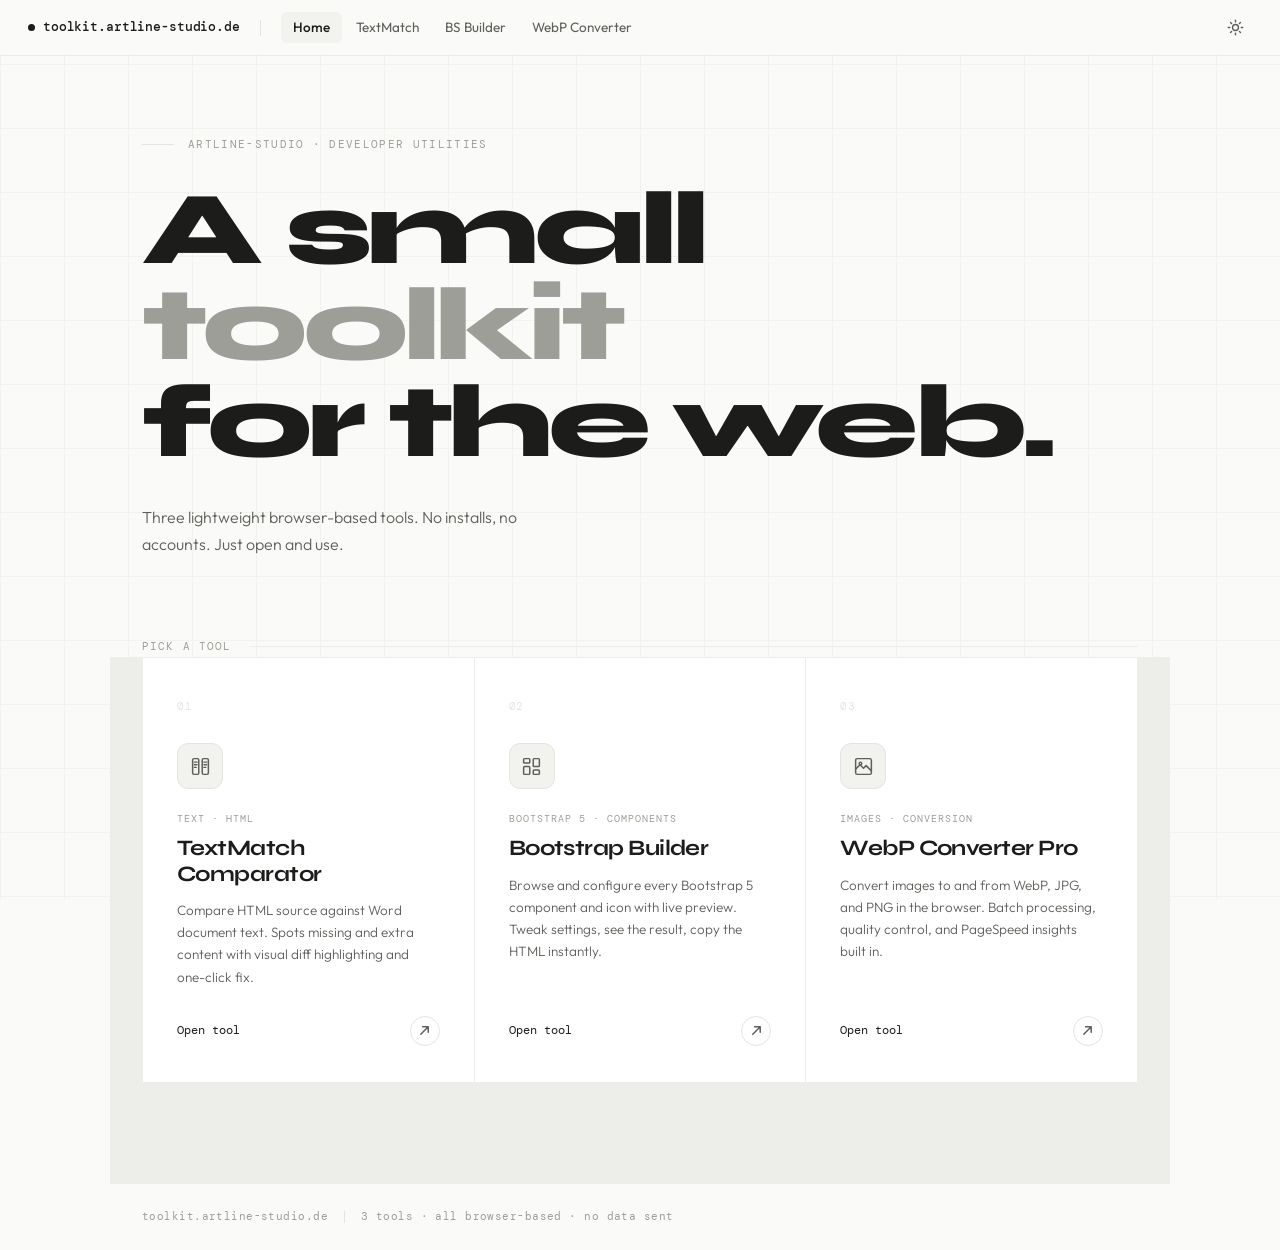
==== index.html @ 9c603fff "fix: move files to root" ====
<!DOCTYPE html>
<html lang="en">
<head>
  <meta charset="UTF-8" />
  <meta name="viewport" content="width=device-width, initial-scale=1.0" />
  <title>toolkit.artline-studio.de — Developer Utilities</title>
  <link rel="stylesheet" href="assets/css/main.css" />
  <!-- Prevent theme flash before CSS loads -->
  <script>
    (function(){var t=localStorage.getItem('toolkit-theme');if(t){document.documentElement.setAttribute('data-theme',t);document.documentElement.setAttribute('data-bs-theme',t);}}());
  </script>
</head>
<body>

  <!-- ── Navbar ──────────────────────────────────────────────────────────────── -->
  <nav class="navbar">
    <a class="navbar__brand" href="index.html">
      <span class="navbar__brand-dot"></span>
      toolkit.artline-studio.de
    </a>

    <span class="navbar__sep"></span>

    <div class="navbar__links" id="nav-links">
      <a class="navbar__link is-active" href="index.html">Home</a>
      <a class="navbar__link" href="text-comparisor/index.html">TextMatch</a>
      <a class="navbar__link" href="bootstrap-builder/index.html">BS Builder</a>
      <a class="navbar__link" href="webp-converter/index.html">WebP Converter</a>
    </div>

    <div class="navbar__right">
      <button class="navbar__theme" data-action="toggle-theme" title="Toggle theme" aria-label="Toggle dark/light mode">
        <svg class="icon-sun" viewBox="0 0 20 20" fill="none" stroke="currentColor" stroke-width="1.6" stroke-linecap="round">
          <circle cx="10" cy="10" r="3.5"/>
          <line x1="10" y1="1.5" x2="10" y2="3.2"/>
          <line x1="10" y1="16.8" x2="10" y2="18.5"/>
          <line x1="1.5" y1="10" x2="3.2" y2="10"/>
          <line x1="16.8" y1="10" x2="18.5" y2="10"/>
          <line x1="4.1" y1="4.1" x2="5.4" y2="5.4"/>
          <line x1="14.6" y1="14.6" x2="15.9" y2="15.9"/>
          <line x1="15.9" y1="4.1" x2="14.6" y2="5.4"/>
          <line x1="5.4" y1="14.6" x2="4.1" y2="15.9"/>
        </svg>
        <svg class="icon-moon" viewBox="0 0 20 20" fill="none" stroke="currentColor" stroke-width="1.6" stroke-linecap="round" stroke-linejoin="round">
          <path d="M17 13.5A7 7 0 016.5 3a7 7 0 1010.5 10.5z"/>
        </svg>
      </button>
      <button class="navbar__burger" data-action="toggle-menu" aria-label="Toggle navigation" aria-expanded="false">
        <span></span><span></span><span></span>
      </button>
    </div>
  </nav>

  <div class="page">

    <!-- ── Hero ──────────────────────────────────────────────────────────────── -->
    <section class="hero">
      <p class="hero__eyebrow">artline-studio · developer utilities</p>
      <h1 class="hero__title">
        A small<br />
        <em>toolkit</em><br />
        for the web.
      </h1>
      <p class="hero__sub">Three lightweight browser-based tools. No installs, no accounts. Just open and use.</p>
    </section>

    <!-- ── Section label ─────────────────────────────────────────────────────── -->
    <div class="section-header">
      <span class="section-header__label">Pick a tool</span>
      <span class="section-header__line"></span>
    </div>

    <!-- ── Tools grid ────────────────────────────────────────────────────────── -->
    <div class="tools">

      <a class="tool-card" href="text-comparisor/index.html">
        <span class="tool-card__num">01</span>
        <span class="tool-card__icon">
          <svg viewBox="0 0 24 24" fill="none" stroke-width="1.7" stroke-linecap="round" stroke-linejoin="round">
            <rect x="3" y="3" width="7" height="18" rx="1.5"/>
            <rect x="14" y="3" width="7" height="18" rx="1.5"/>
            <line x1="5" y1="7" x2="8" y2="7"/>
            <line x1="5" y1="10" x2="8" y2="10"/>
            <line x1="5" y1="13" x2="7" y2="13"/>
            <line x1="16" y1="7" x2="19" y2="7"/>
            <line x1="16" y1="10" x2="19" y2="10"/>
            <line x1="16" y1="13" x2="18" y2="13"/>
          </svg>
        </span>
        <span class="tool-card__tag">Text · HTML</span>
        <span class="tool-card__name">TextMatch Comparator</span>
        <span class="tool-card__desc">Compare HTML source against Word document text. Spots missing and extra content with visual diff highlighting and one-click fix.</span>
        <span class="tool-card__footer">
          <span class="tool-card__cta">Open tool</span>
          <span class="tool-card__arrow">
            <svg viewBox="0 0 14 14" fill="none" stroke-width="1.6" stroke-linecap="round" stroke-linejoin="round">
              <path d="M3 11L11 3M5 3h6v6"/>
            </svg>
          </span>
        </span>
      </a>

      <a class="tool-card" href="bootstrap-builder/index.html">
        <span class="tool-card__num">02</span>
        <span class="tool-card__icon">
          <svg viewBox="0 0 24 24" fill="none" stroke-width="1.7" stroke-linecap="round" stroke-linejoin="round">
            <rect x="3" y="3" width="7" height="5" rx="1"/>
            <rect x="14" y="3" width="7" height="9" rx="1"/>
            <rect x="3" y="12" width="7" height="9" rx="1"/>
            <rect x="14" y="16" width="7" height="5" rx="1"/>
          </svg>
        </span>
        <span class="tool-card__tag">Bootstrap 5 · Components</span>
        <span class="tool-card__name">Bootstrap Builder</span>
        <span class="tool-card__desc">Browse and configure every Bootstrap 5 component and icon with live preview. Tweak settings, see the result, copy the HTML instantly.</span>
        <span class="tool-card__footer">
          <span class="tool-card__cta">Open tool</span>
          <span class="tool-card__arrow">
            <svg viewBox="0 0 14 14" fill="none" stroke-width="1.6" stroke-linecap="round" stroke-linejoin="round">
              <path d="M3 11L11 3M5 3h6v6"/>
            </svg>
          </span>
        </span>
      </a>

      <a class="tool-card" href="webp-converter/index.html">
        <span class="tool-card__num">03</span>
        <span class="tool-card__icon">
          <svg viewBox="0 0 24 24" fill="none" stroke-width="1.7" stroke-linecap="round" stroke-linejoin="round">
            <rect x="3" y="3" width="18" height="18" rx="2"/>
            <circle cx="8.5" cy="8.5" r="1.5"/>
            <path d="M3 15l5-5 4 4 3-3 6 6"/>
          </svg>
        </span>
        <span class="tool-card__tag">Images · Conversion</span>
        <span class="tool-card__name">WebP Converter Pro</span>
        <span class="tool-card__desc">Convert images to and from WebP, JPG, and PNG in the browser. Batch processing, quality control, and PageSpeed insights built in.</span>
        <span class="tool-card__footer">
          <span class="tool-card__cta">Open tool</span>
          <span class="tool-card__arrow">
            <svg viewBox="0 0 14 14" fill="none" stroke-width="1.6" stroke-linecap="round" stroke-linejoin="round">
              <path d="M3 11L11 3M5 3h6v6"/>
            </svg>
          </span>
        </span>
      </a>

    </div>

    <footer class="site-footer">
      <span class="site-footer__text">toolkit.artline-studio.de</span>
      <span class="site-footer__sep"></span>
      <span class="site-footer__text">3 tools · all browser-based · no data sent</span>
    </footer>

  </div>

  <script src="https://code.jquery.com/jquery-3.7.1.min.js" crossorigin="anonymous"></script>
  <script src="assets/js/navbar.js"></script>
  <script src="assets/js/main.js"></script>
</body>
</html>
---- assets/css/main.css ----
@import url("https://fonts.googleapis.com/css2?family=Syne:wght@400;600;700;800&family=DM+Mono:wght@400;500&family=Outfit:wght@300;400;500&display=swap");
:root {
  --font-display: Syne, sans-serif;
  --font-body: Outfit, sans-serif;
  --font-mono: DM Mono, monospace;
  --bg: #fafaf8;
  --bg-surface: #f2f2ef;
  --bg-elevated: #ffffff;
  --border: #e4e4e0;
  --border-subtle: #edede9;
  --text: #1c1c1a;
  --text-2: #5e5e5a;
  --text-3: #9e9e98;
  --accent: #1c1c1a;
  --accent-fg: #ffffff;
  --accent-hover: #343430;
  --miss: #ef4444;
  --miss-bg: rgba(239,68,68,.09);
  --extra: #3b82f6;
  --extra-bg: rgba(59,130,246,.09);
  --ok: #22c55e;
  --nav-h: 56px;
  --radius: 10px;
  --radius-sm: 6px;
  --radius-lg: 16px;
  --shadow: 0 2px 12px rgba(0,0,0,.07);
  --shadow-md: 0 6px 28px rgba(0,0,0,.1);
  --transition: 0.18s ease;
}

[data-theme=dark] {
  --bg: #111110;
  --bg-surface: #1b1b19;
  --bg-elevated: #222220;
  --border: #2e2e2a;
  --border-subtle: #242421;
  --text: #eeeee8;
  --text-2: #8c8c86;
  --text-3: #4e4e48;
  --accent: #eeeee8;
  --accent-fg: #111110;
  --accent-hover: #d0d0c8;
  --miss-bg: rgba(239,68,68,.12);
  --extra-bg: rgba(59,130,246,.12);
  --shadow: 0 2px 12px rgba(0,0,0,.3);
  --shadow-md: 0 6px 28px rgba(0,0,0,.4);
}

*,
*::before,
*::after {
  box-sizing: border-box;
  margin: 0;
  padding: 0;
}

html {
  font-size: 16px;
  -webkit-text-size-adjust: 100%;
  scroll-behavior: smooth;
  background: var(--bg);
  color: var(--text);
}

body {
  font-family: var(--font-body);
  background: var(--bg);
  color: var(--text);
  line-height: 1.6;
  min-height: 100vh;
  overflow-x: hidden;
  transition: background var(--transition), color var(--transition);
}

a {
  color: inherit;
  text-decoration: none;
}

button {
  font-family: var(--font-body);
  cursor: pointer;
  border: none;
  background: none;
  -webkit-appearance: none;
}

input,
textarea,
select {
  font-family: var(--font-body);
  font-size: inherit;
}

img,
svg {
  display: block;
  max-width: 100%;
}

::-webkit-scrollbar {
  width: 5px;
  height: 5px;
}

::-webkit-scrollbar-track {
  background: transparent;
}

::-webkit-scrollbar-thumb {
  background: var(--border);
  border-radius: 99px;
}

::-webkit-scrollbar-thumb:hover {
  background: var(--text-3);
}

* {
  scrollbar-width: thin;
  scrollbar-color: var(--border) transparent;
}

.navbar {
  position: fixed;
  top: 0;
  left: 0;
  right: 0;
  z-index: 200;
  height: var(--nav-h);
  display: flex;
  align-items: center;
  gap: 0;
  padding: 0 28px;
  background: rgba(var(--bg-rgb, 250, 250, 248), 0.88);
  backdrop-filter: blur(16px);
  -webkit-backdrop-filter: blur(16px);
  border-bottom: 1px solid var(--border-subtle);
  transition: background var(--transition), border-color var(--transition);
}
[data-theme=dark] .navbar {
  background: rgba(17, 17, 16, 0.88);
}
.navbar__brand {
  display: flex;
  align-items: center;
  gap: 8px;
  font-family: var(--font-mono);
  font-size: 13px;
  font-weight: 500;
  color: var(--text);
  letter-spacing: -0.01em;
  padding: 6px 0;
  flex-shrink: 0;
  transition: opacity var(--transition);
}
.navbar__brand:hover {
  opacity: 0.7;
}
.navbar__brand-dot {
  width: 7px;
  height: 7px;
  background: var(--text);
  border-radius: 50%;
  flex-shrink: 0;
  transition: background var(--transition);
}
.navbar__sep {
  width: 1px;
  height: 16px;
  background: var(--border);
  margin: 0 20px;
  flex-shrink: 0;
}
.navbar__links {
  display: flex;
  align-items: center;
  gap: 2px;
  flex: 1;
}
.navbar__link {
  font-family: var(--font-body);
  font-size: 13.5px;
  font-weight: 400;
  color: var(--text-2);
  padding: 5px 12px;
  border-radius: var(--radius-sm);
  transition: color var(--transition), background var(--transition);
  white-space: nowrap;
}
.navbar__link:hover {
  color: var(--text);
  background: var(--bg-surface);
}
.navbar__link.is-active {
  color: var(--text);
  font-weight: 500;
  background: var(--bg-surface);
}
.navbar__right {
  display: flex;
  align-items: center;
  gap: 8px;
  margin-left: auto;
}
.navbar__theme {
  display: flex;
  align-items: center;
  justify-content: center;
  width: 34px;
  height: 34px;
  border-radius: var(--radius-sm);
  color: var(--text-2);
  transition: color var(--transition), background var(--transition);
}
.navbar__theme:hover {
  color: var(--text);
  background: var(--bg-surface);
}
.navbar__theme svg {
  width: 17px;
  height: 17px;
}
.navbar__theme .icon-moon {
  display: none;
}
.navbar__theme .icon-sun {
  display: block;
}
.navbar__burger {
  display: none;
  flex-direction: column;
  justify-content: center;
  align-items: center;
  width: 34px;
  height: 34px;
  gap: 5px;
  border-radius: var(--radius-sm);
  color: var(--text-2);
  transition: background var(--transition);
}
.navbar__burger:hover {
  background: var(--bg-surface);
}
.navbar__burger span {
  display: block;
  width: 18px;
  height: 1.5px;
  background: currentColor;
  border-radius: 99px;
  transition: transform 0.25s ease, opacity 0.2s;
}
.navbar__burger.is-open span:nth-child(1) {
  transform: translateY(6.5px) rotate(45deg);
}
.navbar__burger.is-open span:nth-child(2) {
  opacity: 0;
}
.navbar__burger.is-open span:nth-child(3) {
  transform: translateY(-6.5px) rotate(-45deg);
}

[data-theme=dark] .navbar__theme .icon-sun {
  display: none;
}
[data-theme=dark] .navbar__theme .icon-moon {
  display: block;
}

@media (max-width: 680px) {
  .navbar {
    padding: 0 20px;
  }
  .navbar__sep {
    display: none;
  }
  .navbar__burger {
    display: flex;
  }
  .navbar__links {
    display: none;
    position: fixed;
    top: var(--nav-h);
    left: 0;
    right: 0;
    background: var(--bg-elevated);
    border-bottom: 1px solid var(--border);
    flex-direction: column;
    align-items: stretch;
    gap: 0;
    padding: 8px 12px 12px;
    box-shadow: var(--shadow-md);
  }
  .navbar__links.is-open {
    display: flex;
  }
  .navbar__link {
    padding: 10px 14px;
    font-size: 14px;
  }
}
body::before {
  content: "";
  position: fixed;
  inset: 0;
  background-image: linear-gradient(var(--border-subtle) 1px, transparent 1px), linear-gradient(90deg, var(--border-subtle) 1px, transparent 1px);
  background-size: 64px 64px;
  pointer-events: none;
  z-index: 0;
  opacity: 0.6;
  transition: opacity var(--transition);
}

.page {
  position: relative;
  z-index: 1;
}

.hero {
  max-width: 1060px;
  margin: 0 auto;
  padding: calc(var(--nav-h) + 80px) 32px 80px;
}
.hero__eyebrow {
  font-family: var(--font-mono);
  font-size: 11px;
  letter-spacing: 0.12em;
  text-transform: uppercase;
  color: var(--text-3);
  margin-bottom: 28px;
  display: flex;
  align-items: center;
  gap: 14px;
  opacity: 0;
  animation: fadeUp 0.6s 0.1s forwards ease-out;
}
.hero__eyebrow::before {
  content: "";
  width: 32px;
  height: 1px;
  background: var(--border);
  flex-shrink: 0;
}
.hero__title {
  font-family: var(--font-display);
  font-size: clamp(54px, 9vw, 104px);
  font-weight: 800;
  line-height: 0.93;
  letter-spacing: -0.05em;
  color: var(--text);
  margin-bottom: 32px;
  opacity: 0;
  animation: fadeUp 0.6s 0.2s forwards ease-out;
}
.hero__title em {
  font-style: normal;
  color: var(--text-3);
}
.hero__sub {
  font-size: 16px;
  font-weight: 300;
  color: var(--text-2);
  max-width: 380px;
  line-height: 1.7;
  opacity: 0;
  animation: fadeUp 0.6s 0.3s forwards ease-out;
}

.section-header {
  max-width: 1060px;
  margin: 0 auto;
  padding: 0 32px;
  display: flex;
  align-items: center;
  gap: 18px;
  margin-bottom: 0;
  opacity: 0;
  animation: fadeUp 0.5s 0.4s forwards ease-out;
}
.section-header__label {
  font-family: var(--font-mono);
  font-size: 11px;
  letter-spacing: 0.1em;
  text-transform: uppercase;
  color: var(--text-3);
  white-space: nowrap;
}
.section-header__line {
  flex: 1;
  height: 1px;
  background: var(--border-subtle);
}

.tools {
  max-width: 1060px;
  margin: 0 auto;
  padding: 0 32px 100px;
  display: grid;
  grid-template-columns: repeat(3, 1fr);
  gap: 1px;
  background: var(--border-subtle);
  border: 1px solid var(--border-subtle);
  margin-top: 1px;
}

.tool-card {
  background: var(--bg-elevated);
  padding: 40px 34px 36px;
  display: flex;
  flex-direction: column;
  text-decoration: none;
  color: inherit;
  position: relative;
  overflow: hidden;
  transition: background var(--transition);
  opacity: 0;
}
.tool-card:nth-child(1) {
  animation: fadeUp 0.5s 0.42s forwards ease-out;
}
.tool-card:nth-child(2) {
  animation: fadeUp 0.5s 0.52s forwards ease-out;
}
.tool-card:nth-child(3) {
  animation: fadeUp 0.5s 0.62s forwards ease-out;
}
.tool-card::after {
  content: "";
  position: absolute;
  bottom: 0;
  left: 0;
  right: 0;
  height: 2px;
  background: var(--text);
  transform: scaleX(0);
  transform-origin: left;
  transition: transform 0.32s cubic-bezier(0.4, 0, 0.2, 1);
}
.tool-card:hover {
  background: var(--bg-surface);
}
.tool-card:hover .tool-card__icon {
  background: var(--accent);
  border-color: var(--accent);
}
.tool-card:hover .tool-card__icon svg {
  stroke: var(--accent-fg);
}
.tool-card:hover .tool-card__arrow {
  background: var(--accent);
  border-color: var(--accent);
}
.tool-card:hover .tool-card__arrow svg {
  stroke: var(--accent-fg);
}
.tool-card:hover::after {
  transform: scaleX(1);
}
.tool-card__num {
  font-family: var(--font-mono);
  font-size: 11px;
  color: var(--border);
  letter-spacing: 0.06em;
  margin-bottom: 28px;
  transition: color var(--transition);
}
.tool-card__icon {
  width: 46px;
  height: 46px;
  background: var(--bg-surface);
  border: 1px solid var(--border);
  border-radius: 11px;
  display: flex;
  align-items: center;
  justify-content: center;
  margin-bottom: 22px;
  transition: background var(--transition), border-color var(--transition);
  flex-shrink: 0;
}
.tool-card__icon svg {
  width: 21px;
  height: 21px;
  stroke: var(--text-2);
  transition: stroke var(--transition);
}
.tool-card__tag {
  font-family: var(--font-mono);
  font-size: 10px;
  letter-spacing: 0.1em;
  text-transform: uppercase;
  color: var(--text-3);
  margin-bottom: 9px;
}
.tool-card__name {
  font-family: var(--font-display);
  font-size: 22px;
  font-weight: 700;
  letter-spacing: -0.025em;
  color: var(--text);
  line-height: 1.15;
  margin-bottom: 12px;
}
.tool-card__desc {
  font-size: 13.5px;
  font-weight: 300;
  color: var(--text-2);
  line-height: 1.65;
  flex: 1;
  margin-bottom: 28px;
}
.tool-card__footer {
  display: flex;
  align-items: center;
  justify-content: space-between;
}
.tool-card__cta {
  font-family: var(--font-mono);
  font-size: 12px;
  color: var(--text);
}
.tool-card__arrow {
  width: 30px;
  height: 30px;
  border: 1px solid var(--border);
  border-radius: 50%;
  display: flex;
  align-items: center;
  justify-content: center;
  transition: background var(--transition), border-color var(--transition), transform 0.2s cubic-bezier(0.4, 0, 0.2, 1);
}
.tool-card__arrow svg {
  width: 13px;
  height: 13px;
  stroke: var(--text-2);
  transition: stroke var(--transition);
}
.tool-card:hover .tool-card__arrow {
  transform: translate(3px, -3px);
}

.site-footer {
  position: relative;
  z-index: 1;
  border-top: 1px solid var(--border-subtle);
  padding: 24px 32px;
  max-width: 1060px;
  margin: 0 auto;
  display: flex;
  align-items: center;
  gap: 16px;
  flex-wrap: wrap;
}
.site-footer__text {
  font-family: var(--font-mono);
  font-size: 11px;
  color: var(--text-3);
  letter-spacing: 0.04em;
}
.site-footer__sep {
  width: 1px;
  height: 12px;
  background: var(--border);
}

@keyframes fadeUp {
  from {
    opacity: 0;
    transform: translateY(18px);
  }
  to {
    opacity: 1;
    transform: translateY(0);
  }
}
@media (max-width: 860px) {
  .tools {
    grid-template-columns: 1fr;
    padding-bottom: 60px;
  }
  .hero {
    padding-top: calc(var(--nav-h) + 60px);
    padding-inline: 24px;
  }
  .section-header {
    padding-inline: 24px;
  }
  .site-footer {
    padding-inline: 24px;
  }
}
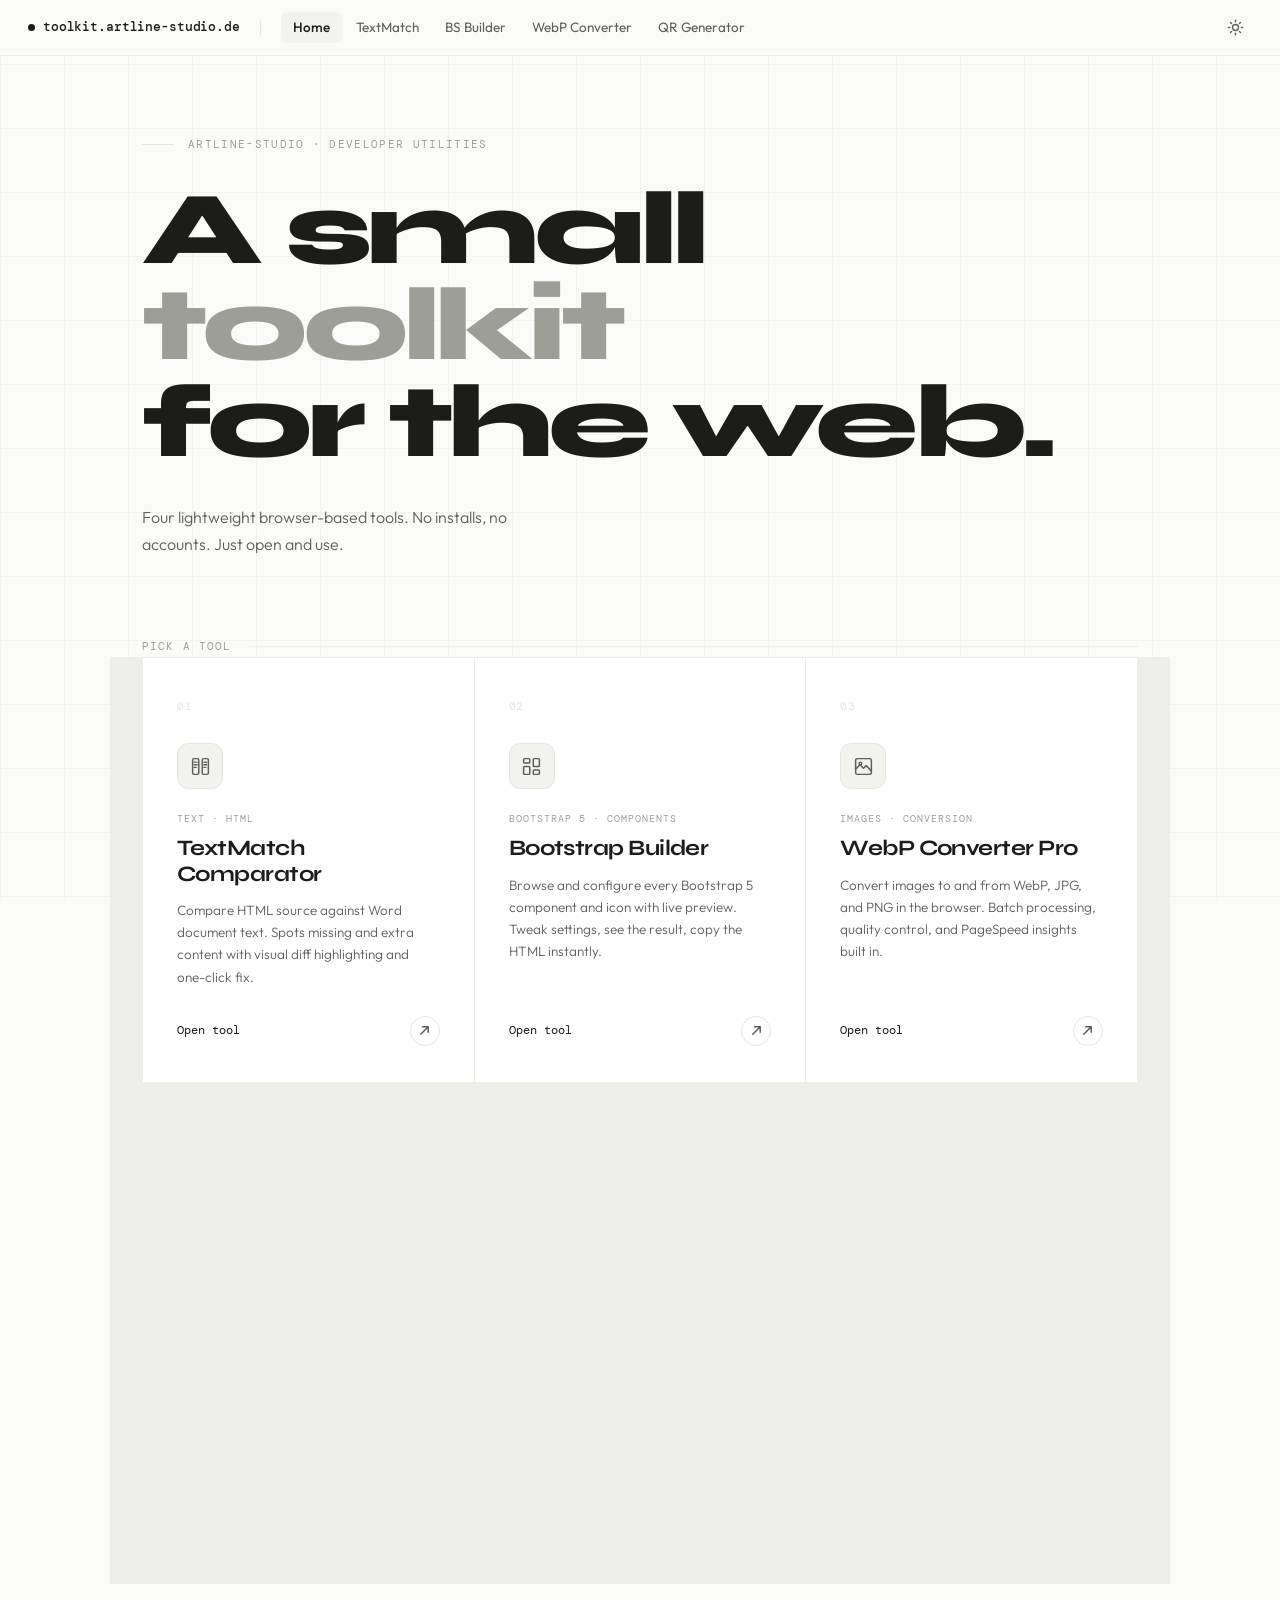
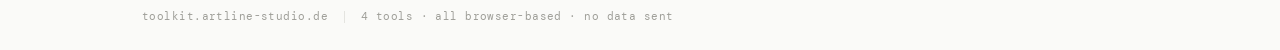
==== commit 6eb45cd7: "added qr-code-generator and potentionally fixed bootstrap builder" ====
--- a/index.html
+++ b/index.html
@@ -26,6 +26,7 @@
       <a class="navbar__link" href="text-comparisor/index.html">TextMatch</a>
       <a class="navbar__link" href="bootstrap-builder/index.html">BS Builder</a>
       <a class="navbar__link" href="webp-converter/index.html">WebP Converter</a>
+      <a class="navbar__link" href="qr-code-generator/index.html">QR Generator</a>
     </div>
 
     <div class="navbar__right">
@@ -61,7 +62,7 @@
         <em>toolkit</em><br />
         for the web.
       </h1>
-      <p class="hero__sub">Three lightweight browser-based tools. No installs, no accounts. Just open and use.</p>
+      <p class="hero__sub">Four lightweight browser-based tools. No installs, no accounts. Just open and use.</p>
     </section>
 
     <!-- ── Section label ─────────────────────────────────────────────────────── -->
@@ -145,12 +146,39 @@
         </span>
       </a>
 
+      <a class="tool-card" href="qr-code-generator/index.html">
+        <span class="tool-card__num">04</span>
+        <span class="tool-card__icon">
+          <svg viewBox="0 0 24 24" fill="none" stroke-width="1.7" stroke-linecap="round" stroke-linejoin="round">
+            <rect x="3" y="3" width="5" height="5"/>
+            <rect x="16" y="3" width="5" height="5"/>
+            <rect x="3" y="16" width="5" height="5"/>
+            <path d="M21 16h-3a2 2 0 0 0-2 2v3"/>
+            <path d="M21 21v.01"/><path d="M12 7v3a2 2 0 0 1-2 2H7"/>
+            <path d="M3 12h.01"/><path d="M12 3h.01"/>
+            <path d="M12 16v.01"/><path d="M16 12h1"/>
+            <path d="M21 12v.01"/><path d="M12 21v-1"/>
+          </svg>
+        </span>
+        <span class="tool-card__tag">QR · Generator</span>
+        <span class="tool-card__name">QR Code Generator</span>
+        <span class="tool-card__desc">Generate QR codes for URLs, text, phone numbers or Wi-Fi data — with custom size, colors, and error tolerance. Download as PNG or SVG.</span>
+        <span class="tool-card__footer">
+          <span class="tool-card__cta">Open tool</span>
+          <span class="tool-card__arrow">
+            <svg viewBox="0 0 14 14" fill="none" stroke-width="1.6" stroke-linecap="round" stroke-linejoin="round">
+              <path d="M3 11L11 3M5 3h6v6"/>
+            </svg>
+          </span>
+        </span>
+      </a>
+
     </div>
 
     <footer class="site-footer">
       <span class="site-footer__text">toolkit.artline-studio.de</span>
       <span class="site-footer__sep"></span>
-      <span class="site-footer__text">3 tools · all browser-based · no data sent</span>
+      <span class="site-footer__text">4 tools · all browser-based · no data sent</span>
     </footer>
 
   </div>
@@ -159,4 +187,4 @@
   <script src="assets/js/navbar.js"></script>
   <script src="assets/js/main.js"></script>
 </body>
-</html>
+</html>
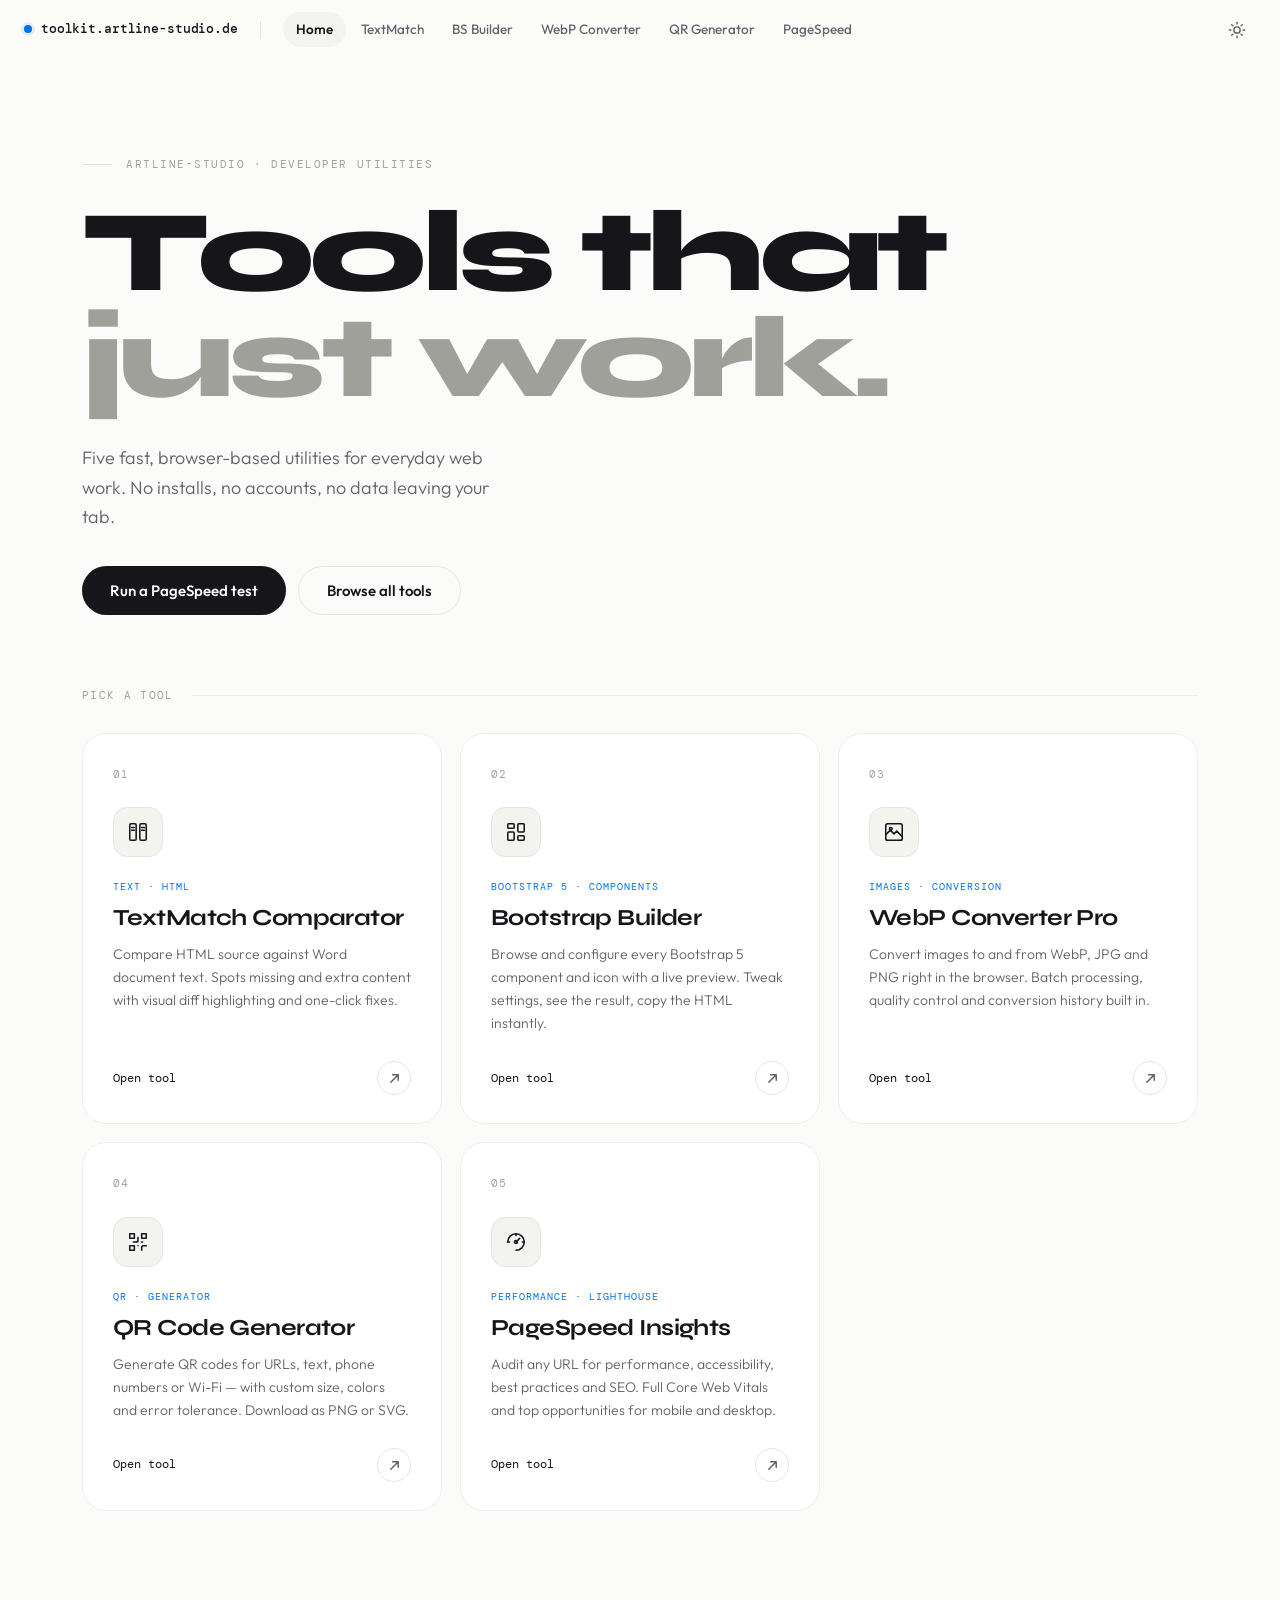
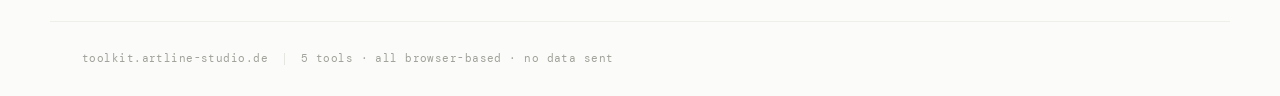
==== commit b2778557: "full design rework + standalone pagespeed tool, navbar updates across all pages" ====
--- a/index.html
+++ b/index.html
@@ -5,42 +5,31 @@
   <meta name="viewport" content="width=device-width, initial-scale=1.0" />
   <title>toolkit.artline-studio.de — Developer Utilities</title>
   <link rel="stylesheet" href="assets/css/main.css" />
-  <!-- Prevent theme flash before CSS loads -->
   <script>
     (function(){var t=localStorage.getItem('toolkit-theme');if(t){document.documentElement.setAttribute('data-theme',t);document.documentElement.setAttribute('data-bs-theme',t);}}());
   </script>
 </head>
 <body>
 
-  <!-- ── Navbar ──────────────────────────────────────────────────────────────── -->
+  <!-- ── Navbar ──────────────────────────────────────────────────────────── -->
   <nav class="navbar">
     <a class="navbar__brand" href="index.html">
       <span class="navbar__brand-dot"></span>
       toolkit.artline-studio.de
     </a>
-
     <span class="navbar__sep"></span>
-
     <div class="navbar__links" id="nav-links">
       <a class="navbar__link is-active" href="index.html">Home</a>
       <a class="navbar__link" href="text-comparisor/index.html">TextMatch</a>
       <a class="navbar__link" href="bootstrap-builder/index.html">BS Builder</a>
       <a class="navbar__link" href="webp-converter/index.html">WebP Converter</a>
       <a class="navbar__link" href="qr-code-generator/index.html">QR Generator</a>
+      <a class="navbar__link" href="pagespeed/index.html">PageSpeed</a>
     </div>
-
     <div class="navbar__right">
       <button class="navbar__theme" data-action="toggle-theme" title="Toggle theme" aria-label="Toggle dark/light mode">
         <svg class="icon-sun" viewBox="0 0 20 20" fill="none" stroke="currentColor" stroke-width="1.6" stroke-linecap="round">
-          <circle cx="10" cy="10" r="3.5"/>
-          <line x1="10" y1="1.5" x2="10" y2="3.2"/>
-          <line x1="10" y1="16.8" x2="10" y2="18.5"/>
-          <line x1="1.5" y1="10" x2="3.2" y2="10"/>
-          <line x1="16.8" y1="10" x2="18.5" y2="10"/>
-          <line x1="4.1" y1="4.1" x2="5.4" y2="5.4"/>
-          <line x1="14.6" y1="14.6" x2="15.9" y2="15.9"/>
-          <line x1="15.9" y1="4.1" x2="14.6" y2="5.4"/>
-          <line x1="5.4" y1="14.6" x2="4.1" y2="15.9"/>
+          <circle cx="10" cy="10" r="3.5"/><line x1="10" y1="1.5" x2="10" y2="3.2"/><line x1="10" y1="16.8" x2="10" y2="18.5"/><line x1="1.5" y1="10" x2="3.2" y2="10"/><line x1="16.8" y1="10" x2="18.5" y2="10"/><line x1="4.1" y1="4.1" x2="5.4" y2="5.4"/><line x1="14.6" y1="14.6" x2="15.9" y2="15.9"/><line x1="15.9" y1="4.1" x2="14.6" y2="5.4"/><line x1="5.4" y1="14.6" x2="4.1" y2="15.9"/>
         </svg>
         <svg class="icon-moon" viewBox="0 0 20 20" fill="none" stroke="currentColor" stroke-width="1.6" stroke-linecap="round" stroke-linejoin="round">
           <path d="M17 13.5A7 7 0 016.5 3a7 7 0 1010.5 10.5z"/>
@@ -54,122 +43,96 @@
 
   <div class="page">
 
-    <!-- ── Hero ──────────────────────────────────────────────────────────────── -->
+    <!-- ── Hero ──────────────────────────────────────────────────────────── -->
     <section class="hero">
       <p class="hero__eyebrow">artline-studio · developer utilities</p>
       <h1 class="hero__title">
-        A small<br />
-        <em>toolkit</em><br />
-        for the web.
+        Tools that<br />
+        <em>just work.</em>
       </h1>
-      <p class="hero__sub">Four lightweight browser-based tools. No installs, no accounts. Just open and use.</p>
+      <p class="hero__sub">Five fast, browser-based utilities for everyday web work. No installs, no accounts, no data leaving your tab.</p>
+      <div class="hero__actions">
+        <a class="btn btn--primary btn--lg" href="pagespeed/index.html">Run a PageSpeed test</a>
+        <a class="btn btn--ghost btn--lg" href="#tools">Browse all tools</a>
+      </div>
     </section>
 
-    <!-- ── Section label ─────────────────────────────────────────────────────── -->
-    <div class="section-header">
+    <!-- ── Section label ─────────────────────────────────────────────────── -->
+    <div class="section-header reveal" id="tools">
       <span class="section-header__label">Pick a tool</span>
       <span class="section-header__line"></span>
     </div>
 
-    <!-- ── Tools grid ────────────────────────────────────────────────────────── -->
+    <!-- ── Tools grid ────────────────────────────────────────────────────── -->
     <div class="tools">
 
       <a class="tool-card" href="text-comparisor/index.html">
         <span class="tool-card__num">01</span>
         <span class="tool-card__icon">
-          <svg viewBox="0 0 24 24" fill="none" stroke-width="1.7" stroke-linecap="round" stroke-linejoin="round">
-            <rect x="3" y="3" width="7" height="18" rx="1.5"/>
-            <rect x="14" y="3" width="7" height="18" rx="1.5"/>
-            <line x1="5" y1="7" x2="8" y2="7"/>
-            <line x1="5" y1="10" x2="8" y2="10"/>
-            <line x1="5" y1="13" x2="7" y2="13"/>
-            <line x1="16" y1="7" x2="19" y2="7"/>
-            <line x1="16" y1="10" x2="19" y2="10"/>
-            <line x1="16" y1="13" x2="18" y2="13"/>
-          </svg>
+          <svg viewBox="0 0 24 24" stroke="currentColor" stroke-width="1.7" stroke-linecap="round" stroke-linejoin="round"><rect x="3" y="3" width="7" height="18" rx="1.5"/><rect x="14" y="3" width="7" height="18" rx="1.5"/><line x1="5" y1="7" x2="8" y2="7"/><line x1="5" y1="10" x2="8" y2="10"/><line x1="16" y1="7" x2="19" y2="7"/><line x1="16" y1="10" x2="19" y2="10"/></svg>
         </span>
         <span class="tool-card__tag">Text · HTML</span>
         <span class="tool-card__name">TextMatch Comparator</span>
-        <span class="tool-card__desc">Compare HTML source against Word document text. Spots missing and extra content with visual diff highlighting and one-click fix.</span>
+        <span class="tool-card__desc">Compare HTML source against Word document text. Spots missing and extra content with visual diff highlighting and one-click fixes.</span>
         <span class="tool-card__footer">
           <span class="tool-card__cta">Open tool</span>
-          <span class="tool-card__arrow">
-            <svg viewBox="0 0 14 14" fill="none" stroke-width="1.6" stroke-linecap="round" stroke-linejoin="round">
-              <path d="M3 11L11 3M5 3h6v6"/>
-            </svg>
-          </span>
+          <span class="tool-card__arrow"><svg viewBox="0 0 14 14" stroke="currentColor" stroke-width="1.6" stroke-linecap="round" stroke-linejoin="round"><path d="M3 11L11 3M5 3h6v6"/></svg></span>
         </span>
       </a>
 
       <a class="tool-card" href="bootstrap-builder/index.html">
         <span class="tool-card__num">02</span>
         <span class="tool-card__icon">
-          <svg viewBox="0 0 24 24" fill="none" stroke-width="1.7" stroke-linecap="round" stroke-linejoin="round">
-            <rect x="3" y="3" width="7" height="5" rx="1"/>
-            <rect x="14" y="3" width="7" height="9" rx="1"/>
-            <rect x="3" y="12" width="7" height="9" rx="1"/>
-            <rect x="14" y="16" width="7" height="5" rx="1"/>
-          </svg>
+          <svg viewBox="0 0 24 24" stroke="currentColor" stroke-width="1.7" stroke-linecap="round" stroke-linejoin="round"><rect x="3" y="3" width="7" height="5" rx="1"/><rect x="14" y="3" width="7" height="9" rx="1"/><rect x="3" y="12" width="7" height="9" rx="1"/><rect x="14" y="16" width="7" height="5" rx="1"/></svg>
         </span>
         <span class="tool-card__tag">Bootstrap 5 · Components</span>
         <span class="tool-card__name">Bootstrap Builder</span>
-        <span class="tool-card__desc">Browse and configure every Bootstrap 5 component and icon with live preview. Tweak settings, see the result, copy the HTML instantly.</span>
+        <span class="tool-card__desc">Browse and configure every Bootstrap 5 component and icon with a live preview. Tweak settings, see the result, copy the HTML instantly.</span>
         <span class="tool-card__footer">
           <span class="tool-card__cta">Open tool</span>
-          <span class="tool-card__arrow">
-            <svg viewBox="0 0 14 14" fill="none" stroke-width="1.6" stroke-linecap="round" stroke-linejoin="round">
-              <path d="M3 11L11 3M5 3h6v6"/>
-            </svg>
-          </span>
+          <span class="tool-card__arrow"><svg viewBox="0 0 14 14" stroke="currentColor" stroke-width="1.6" stroke-linecap="round" stroke-linejoin="round"><path d="M3 11L11 3M5 3h6v6"/></svg></span>
         </span>
       </a>
 
       <a class="tool-card" href="webp-converter/index.html">
         <span class="tool-card__num">03</span>
         <span class="tool-card__icon">
-          <svg viewBox="0 0 24 24" fill="none" stroke-width="1.7" stroke-linecap="round" stroke-linejoin="round">
-            <rect x="3" y="3" width="18" height="18" rx="2"/>
-            <circle cx="8.5" cy="8.5" r="1.5"/>
-            <path d="M3 15l5-5 4 4 3-3 6 6"/>
-          </svg>
+          <svg viewBox="0 0 24 24" stroke="currentColor" stroke-width="1.7" stroke-linecap="round" stroke-linejoin="round"><rect x="3" y="3" width="18" height="18" rx="2"/><circle cx="8.5" cy="8.5" r="1.5"/><path d="M3 15l5-5 4 4 3-3 6 6"/></svg>
         </span>
         <span class="tool-card__tag">Images · Conversion</span>
         <span class="tool-card__name">WebP Converter Pro</span>
-        <span class="tool-card__desc">Convert images to and from WebP, JPG, and PNG in the browser. Batch processing, quality control, and PageSpeed insights built in.</span>
+        <span class="tool-card__desc">Convert images to and from WebP, JPG and PNG right in the browser. Batch processing, quality control and conversion history built in.</span>
         <span class="tool-card__footer">
           <span class="tool-card__cta">Open tool</span>
-          <span class="tool-card__arrow">
-            <svg viewBox="0 0 14 14" fill="none" stroke-width="1.6" stroke-linecap="round" stroke-linejoin="round">
-              <path d="M3 11L11 3M5 3h6v6"/>
-            </svg>
-          </span>
+          <span class="tool-card__arrow"><svg viewBox="0 0 14 14" stroke="currentColor" stroke-width="1.6" stroke-linecap="round" stroke-linejoin="round"><path d="M3 11L11 3M5 3h6v6"/></svg></span>
         </span>
       </a>
 
       <a class="tool-card" href="qr-code-generator/index.html">
         <span class="tool-card__num">04</span>
         <span class="tool-card__icon">
-          <svg viewBox="0 0 24 24" fill="none" stroke-width="1.7" stroke-linecap="round" stroke-linejoin="round">
-            <rect x="3" y="3" width="5" height="5"/>
-            <rect x="16" y="3" width="5" height="5"/>
-            <rect x="3" y="16" width="5" height="5"/>
-            <path d="M21 16h-3a2 2 0 0 0-2 2v3"/>
-            <path d="M21 21v.01"/><path d="M12 7v3a2 2 0 0 1-2 2H7"/>
-            <path d="M3 12h.01"/><path d="M12 3h.01"/>
-            <path d="M12 16v.01"/><path d="M16 12h1"/>
-            <path d="M21 12v.01"/><path d="M12 21v-1"/>
-          </svg>
+          <svg viewBox="0 0 24 24" stroke="currentColor" stroke-width="1.7" stroke-linecap="round" stroke-linejoin="round"><rect x="3" y="3" width="5" height="5"/><rect x="16" y="3" width="5" height="5"/><rect x="3" y="16" width="5" height="5"/><path d="M21 16h-3a2 2 0 0 0-2 2v3"/><path d="M12 7v3a2 2 0 0 1-2 2H7"/><path d="M16 12h1"/><path d="M12 16v.01"/></svg>
         </span>
         <span class="tool-card__tag">QR · Generator</span>
         <span class="tool-card__name">QR Code Generator</span>
-        <span class="tool-card__desc">Generate QR codes for URLs, text, phone numbers or Wi-Fi data — with custom size, colors, and error tolerance. Download as PNG or SVG.</span>
+        <span class="tool-card__desc">Generate QR codes for URLs, text, phone numbers or Wi-Fi — with custom size, colors and error tolerance. Download as PNG or SVG.</span>
         <span class="tool-card__footer">
           <span class="tool-card__cta">Open tool</span>
-          <span class="tool-card__arrow">
-            <svg viewBox="0 0 14 14" fill="none" stroke-width="1.6" stroke-linecap="round" stroke-linejoin="round">
-              <path d="M3 11L11 3M5 3h6v6"/>
-            </svg>
-          </span>
+          <span class="tool-card__arrow"><svg viewBox="0 0 14 14" stroke="currentColor" stroke-width="1.6" stroke-linecap="round" stroke-linejoin="round"><path d="M3 11L11 3M5 3h6v6"/></svg></span>
+        </span>
+      </a>
+
+      <a class="tool-card" href="pagespeed/index.html">
+        <span class="tool-card__num">05</span>
+        <span class="tool-card__icon">
+          <svg viewBox="0 0 24 24" stroke="currentColor" stroke-width="1.7" stroke-linecap="round" stroke-linejoin="round"><path d="M12 21a9 9 0 1 0-9-9"/><path d="M3 12h2"/><path d="M12 3v2"/><path d="M19 12h2"/><path d="M12 12l4-4"/><circle cx="12" cy="12" r="1.6"/></svg>
+        </span>
+        <span class="tool-card__tag">Performance · Lighthouse</span>
+        <span class="tool-card__name">PageSpeed Insights</span>
+        <span class="tool-card__desc">Audit any URL for performance, accessibility, best practices and SEO. Full Core Web Vitals and top opportunities for mobile and desktop.</span>
+        <span class="tool-card__footer">
+          <span class="tool-card__cta">Open tool</span>
+          <span class="tool-card__arrow"><svg viewBox="0 0 14 14" stroke="currentColor" stroke-width="1.6" stroke-linecap="round" stroke-linejoin="round"><path d="M3 11L11 3M5 3h6v6"/></svg></span>
         </span>
       </a>
 
@@ -178,7 +141,7 @@
     <footer class="site-footer">
       <span class="site-footer__text">toolkit.artline-studio.de</span>
       <span class="site-footer__sep"></span>
-      <span class="site-footer__text">4 tools · all browser-based · no data sent</span>
+      <span class="site-footer__text">5 tools · all browser-based · no data sent</span>
     </footer>
 
   </div>
@@ -187,4 +150,4 @@
   <script src="assets/js/navbar.js"></script>
   <script src="assets/js/main.js"></script>
 </body>
-</html>+</html>
--- a/assets/css/main.css
+++ b/assets/css/main.css
@@ -1,58 +1,95 @@
-@import url("https://fonts.googleapis.com/css2?family=Syne:wght@400;600;700;800&family=DM+Mono:wght@400;500&family=Outfit:wght@300;400;500&display=swap");
+/* ============================================================================
+   toolkit.artline-studio.de — shared design system
+   One continuous language across every tool. Clean, modern, product-grade.
+   Apple-calm structure · Nike-confident type & contrast.
+   ----------------------------------------------------------------------------
+   NOTE: all original class + token names are preserved so existing tool pages
+   keep working — values are refined, components added.
+   ========================================================================== */
+
+@import url("https://fonts.googleapis.com/css2?family=Syne:wght@600;700;800&family=Outfit:wght@300;400;500;600&family=DM+Mono:wght@400;500&display=swap");
+
 :root {
   --font-display: Syne, sans-serif;
-  --font-body: Outfit, sans-serif;
-  --font-mono: DM Mono, monospace;
-  --bg: #fafaf8;
-  --bg-surface: #f2f2ef;
+  --font-body: Outfit, system-ui, sans-serif;
+  --font-mono: "DM Mono", ui-monospace, monospace;
+
+  /* surfaces */
+  --bg: #fbfbf9;
+  --bg-rgb: 251, 251, 249;
+  --bg-surface: #f3f3f0;
   --bg-elevated: #ffffff;
-  --border: #e4e4e0;
-  --border-subtle: #edede9;
-  --text: #1c1c1a;
-  --text-2: #5e5e5a;
-  --text-3: #9e9e98;
-  --accent: #1c1c1a;
+  --border: #e6e6e1;
+  --border-subtle: #eeeeea;
+
+  /* ink */
+  --text: #15151a;
+  --text-2: #62626a;
+  --text-3: #a0a09a;
+
+  /* accent — disciplined: solid ink for actions, one blue for highlight */
+  --accent: #15151a;
   --accent-fg: #ffffff;
-  --accent-hover: #343430;
+  --accent-hover: #2c2c33;
+  --brand: #0071e3;
+  --brand-soft: rgba(0, 113, 227, 0.1);
+
+  /* semantic (scores / states) */
+  --good: #18b563;
+  --good-bg: rgba(24, 181, 99, 0.1);
+  --avg: #f0a020;
+  --avg-bg: rgba(240, 160, 32, 0.12);
+  --bad: #ef4444;
+  --bad-bg: rgba(239, 68, 68, 0.1);
   --miss: #ef4444;
-  --miss-bg: rgba(239,68,68,.09);
+  --miss-bg: rgba(239, 68, 68, 0.09);
   --extra: #3b82f6;
-  --extra-bg: rgba(59,130,246,.09);
-  --ok: #22c55e;
-  --nav-h: 56px;
-  --radius: 10px;
-  --radius-sm: 6px;
-  --radius-lg: 16px;
-  --shadow: 0 2px 12px rgba(0,0,0,.07);
-  --shadow-md: 0 6px 28px rgba(0,0,0,.1);
-  --transition: 0.18s ease;
-}
-
-[data-theme=dark] {
-  --bg: #111110;
-  --bg-surface: #1b1b19;
-  --bg-elevated: #222220;
-  --border: #2e2e2a;
-  --border-subtle: #242421;
-  --text: #eeeee8;
-  --text-2: #8c8c86;
-  --text-3: #4e4e48;
-  --accent: #eeeee8;
-  --accent-fg: #111110;
-  --accent-hover: #d0d0c8;
-  --miss-bg: rgba(239,68,68,.12);
-  --extra-bg: rgba(59,130,246,.12);
-  --shadow: 0 2px 12px rgba(0,0,0,.3);
-  --shadow-md: 0 6px 28px rgba(0,0,0,.4);
-}
-
-*,
-*::before,
-*::after {
-  box-sizing: border-box;
-  margin: 0;
-  padding: 0;
-}
+  --extra-bg: rgba(59, 130, 246, 0.09);
+  --ok: #18b563;
+
+  --nav-h: 60px;
+  --radius-sm: 10px;
+  --radius: 16px;
+  --radius-lg: 24px;
+  --radius-pill: 999px;
+
+  --shadow-sm: 0 1px 2px rgba(20, 20, 26, 0.04), 0 1px 1px rgba(20, 20, 26, 0.03);
+  --shadow: 0 4px 24px rgba(20, 20, 26, 0.06);
+  --shadow-md: 0 12px 40px rgba(20, 20, 26, 0.1);
+  --shadow-lg: 0 24px 70px rgba(20, 20, 26, 0.14);
+
+  --ease: cubic-bezier(0.22, 1, 0.36, 1);
+  --transition: 0.22s var(--ease);
+  --maxw: 1180px;
+}
+
+[data-theme="dark"] {
+  --bg: #0d0d0f;
+  --bg-rgb: 13, 13, 15;
+  --bg-surface: #161619;
+  --bg-elevated: #1a1a1e;
+  --border: #2a2a30;
+  --border-subtle: #222226;
+  --text: #f3f3ef;
+  --text-2: #9a9aa2;
+  --text-3: #5a5a62;
+  --accent: #f3f3ef;
+  --accent-fg: #0d0d0f;
+  --accent-hover: #d8d8d0;
+  --brand: #2b8fff;
+  --brand-soft: rgba(43, 143, 255, 0.16);
+  --good-bg: rgba(24, 181, 99, 0.16);
+  --avg-bg: rgba(240, 160, 32, 0.16);
+  --bad-bg: rgba(239, 68, 68, 0.16);
+  --miss-bg: rgba(239, 68, 68, 0.14);
+  --extra-bg: rgba(59, 130, 246, 0.14);
+  --shadow-sm: 0 1px 2px rgba(0, 0, 0, 0.4);
+  --shadow: 0 4px 24px rgba(0, 0, 0, 0.45);
+  --shadow-md: 0 12px 40px rgba(0, 0, 0, 0.55);
+  --shadow-lg: 0 24px 70px rgba(0, 0, 0, 0.6);
+}
+
+*, *::before, *::after { box-sizing: border-box; margin: 0; padding: 0; }
 
 html {
   font-size: 16px;
@@ -69,522 +106,248 @@
   line-height: 1.6;
   min-height: 100vh;
   overflow-x: hidden;
+  -webkit-font-smoothing: antialiased;
+  text-rendering: optimizeLegibility;
   transition: background var(--transition), color var(--transition);
 }
 
-a {
-  color: inherit;
-  text-decoration: none;
-}
-
-button {
-  font-family: var(--font-body);
-  cursor: pointer;
-  border: none;
-  background: none;
-  -webkit-appearance: none;
-}
-
-input,
-textarea,
-select {
-  font-family: var(--font-body);
-  font-size: inherit;
-}
-
-img,
-svg {
-  display: block;
-  max-width: 100%;
-}
-
-::-webkit-scrollbar {
-  width: 5px;
-  height: 5px;
-}
-
-::-webkit-scrollbar-track {
-  background: transparent;
-}
-
-::-webkit-scrollbar-thumb {
-  background: var(--border);
-  border-radius: 99px;
-}
-
-::-webkit-scrollbar-thumb:hover {
-  background: var(--text-3);
-}
-
-* {
-  scrollbar-width: thin;
-  scrollbar-color: var(--border) transparent;
-}
-
+a { color: inherit; text-decoration: none; }
+button { font-family: var(--font-body); cursor: pointer; border: none; background: none; -webkit-appearance: none; }
+input, textarea, select { font-family: var(--font-body); font-size: inherit; color: inherit; }
+img, svg { display: block; max-width: 100%; }
+
+::-webkit-scrollbar { width: 6px; height: 6px; }
+::-webkit-scrollbar-track { background: transparent; }
+::-webkit-scrollbar-thumb { background: var(--border); border-radius: 99px; }
+::-webkit-scrollbar-thumb:hover { background: var(--text-3); }
+* { scrollbar-width: thin; scrollbar-color: var(--border) transparent; }
+
+::selection { background: var(--text); color: var(--bg); }
+
+/* ── Navbar ─────────────────────────────────────────────────────────────── */
 .navbar {
-  position: fixed;
-  top: 0;
-  left: 0;
-  right: 0;
-  z-index: 200;
+  position: fixed; inset: 0 0 auto 0; z-index: 200;
   height: var(--nav-h);
-  display: flex;
-  align-items: center;
-  gap: 0;
-  padding: 0 28px;
-  background: rgba(var(--bg-rgb, 250, 250, 248), 0.88);
-  backdrop-filter: blur(16px);
-  -webkit-backdrop-filter: blur(16px);
-  border-bottom: 1px solid var(--border-subtle);
+  display: flex; align-items: center; gap: 0;
+  padding: 0 24px;
+  background: rgba(var(--bg-rgb), 0.72);
+  backdrop-filter: saturate(180%) blur(20px);
+  -webkit-backdrop-filter: saturate(180%) blur(20px);
+  border-bottom: 1px solid transparent;
   transition: background var(--transition), border-color var(--transition);
 }
-[data-theme=dark] .navbar {
-  background: rgba(17, 17, 16, 0.88);
-}
+.navbar.is-scrolled { border-bottom-color: var(--border-subtle); }
+
 .navbar__brand {
-  display: flex;
-  align-items: center;
-  gap: 8px;
-  font-family: var(--font-mono);
-  font-size: 13px;
-  font-weight: 500;
-  color: var(--text);
-  letter-spacing: -0.01em;
-  padding: 6px 0;
-  flex-shrink: 0;
+  display: flex; align-items: center; gap: 9px;
+  font-family: var(--font-mono); font-size: 13px; font-weight: 500;
+  color: var(--text); letter-spacing: -0.01em; padding: 6px 0; flex-shrink: 0;
   transition: opacity var(--transition);
 }
-.navbar__brand:hover {
-  opacity: 0.7;
-}
+.navbar__brand:hover { opacity: 0.6; }
 .navbar__brand-dot {
-  width: 7px;
-  height: 7px;
-  background: var(--text);
-  border-radius: 50%;
-  flex-shrink: 0;
-  transition: background var(--transition);
-}
-.navbar__sep {
-  width: 1px;
-  height: 16px;
-  background: var(--border);
-  margin: 0 20px;
-  flex-shrink: 0;
-}
-.navbar__links {
-  display: flex;
-  align-items: center;
-  gap: 2px;
-  flex: 1;
-}
+  width: 8px; height: 8px; background: var(--brand); border-radius: 50%; flex-shrink: 0;
+  box-shadow: 0 0 0 3px var(--brand-soft);
+}
+.navbar__sep { width: 1px; height: 18px; background: var(--border); margin: 0 22px; flex-shrink: 0; }
+
+.navbar__links { display: flex; align-items: center; gap: 2px; flex: 1; }
 .navbar__link {
-  font-family: var(--font-body);
-  font-size: 13.5px;
-  font-weight: 400;
-  color: var(--text-2);
-  padding: 5px 12px;
-  border-radius: var(--radius-sm);
+  font-size: 13.5px; font-weight: 450; color: var(--text-2);
+  padding: 7px 13px; border-radius: var(--radius-pill);
   transition: color var(--transition), background var(--transition);
   white-space: nowrap;
 }
-.navbar__link:hover {
-  color: var(--text);
-  background: var(--bg-surface);
-}
-.navbar__link.is-active {
-  color: var(--text);
-  font-weight: 500;
-  background: var(--bg-surface);
-}
-.navbar__right {
-  display: flex;
-  align-items: center;
-  gap: 8px;
-  margin-left: auto;
-}
+.navbar__link:hover { color: var(--text); background: var(--bg-surface); }
+.navbar__link.is-active { color: var(--text); font-weight: 550; background: var(--bg-surface); }
+
+.navbar__right { display: flex; align-items: center; gap: 6px; margin-left: auto; }
 .navbar__theme {
-  display: flex;
-  align-items: center;
-  justify-content: center;
-  width: 34px;
-  height: 34px;
-  border-radius: var(--radius-sm);
-  color: var(--text-2);
+  display: flex; align-items: center; justify-content: center;
+  width: 38px; height: 38px; border-radius: var(--radius-pill); color: var(--text-2);
   transition: color var(--transition), background var(--transition);
 }
-.navbar__theme:hover {
-  color: var(--text);
-  background: var(--bg-surface);
-}
-.navbar__theme svg {
-  width: 17px;
-  height: 17px;
-}
-.navbar__theme .icon-moon {
-  display: none;
-}
-.navbar__theme .icon-sun {
-  display: block;
-}
+.navbar__theme:hover { color: var(--text); background: var(--bg-surface); }
+.navbar__theme svg { width: 18px; height: 18px; }
+.navbar__theme .icon-moon { display: none; }
+.navbar__theme .icon-sun { display: block; }
+[data-theme="dark"] .navbar__theme .icon-sun { display: none; }
+[data-theme="dark"] .navbar__theme .icon-moon { display: block; }
+
 .navbar__burger {
-  display: none;
-  flex-direction: column;
-  justify-content: center;
-  align-items: center;
-  width: 34px;
-  height: 34px;
-  gap: 5px;
-  border-radius: var(--radius-sm);
-  color: var(--text-2);
+  display: none; flex-direction: column; justify-content: center; align-items: center;
+  width: 38px; height: 38px; gap: 5px; border-radius: var(--radius-pill); color: var(--text-2);
   transition: background var(--transition);
 }
-.navbar__burger:hover {
-  background: var(--bg-surface);
-}
+.navbar__burger:hover { background: var(--bg-surface); }
 .navbar__burger span {
-  display: block;
-  width: 18px;
-  height: 1.5px;
-  background: currentColor;
-  border-radius: 99px;
-  transition: transform 0.25s ease, opacity 0.2s;
-}
-.navbar__burger.is-open span:nth-child(1) {
-  transform: translateY(6.5px) rotate(45deg);
-}
-.navbar__burger.is-open span:nth-child(2) {
-  opacity: 0;
-}
-.navbar__burger.is-open span:nth-child(3) {
-  transform: translateY(-6.5px) rotate(-45deg);
-}
-
-[data-theme=dark] .navbar__theme .icon-sun {
-  display: none;
-}
-[data-theme=dark] .navbar__theme .icon-moon {
-  display: block;
-}
-
-@media (max-width: 680px) {
-  .navbar {
-    padding: 0 20px;
-  }
-  .navbar__sep {
-    display: none;
-  }
-  .navbar__burger {
-    display: flex;
-  }
+  display: block; width: 18px; height: 1.6px; background: currentColor; border-radius: 99px;
+  transition: transform 0.28s var(--ease), opacity 0.2s;
+}
+.navbar__burger.is-open span:nth-child(1) { transform: translateY(6.6px) rotate(45deg); }
+.navbar__burger.is-open span:nth-child(2) { opacity: 0; }
+.navbar__burger.is-open span:nth-child(3) { transform: translateY(-6.6px) rotate(-45deg); }
+
+@media (max-width: 760px) {
+  .navbar { padding: 0 18px; }
+  .navbar__sep { display: none; }
+  .navbar__burger { display: flex; }
   .navbar__links {
-    display: none;
-    position: fixed;
-    top: var(--nav-h);
-    left: 0;
-    right: 0;
-    background: var(--bg-elevated);
-    border-bottom: 1px solid var(--border);
-    flex-direction: column;
-    align-items: stretch;
-    gap: 0;
-    padding: 8px 12px 12px;
+    display: none; position: fixed; top: var(--nav-h); left: 0; right: 0;
+    background: var(--bg-elevated); border-bottom: 1px solid var(--border);
+    flex-direction: column; align-items: stretch; gap: 2px; padding: 12px;
     box-shadow: var(--shadow-md);
   }
-  .navbar__links.is-open {
-    display: flex;
-  }
-  .navbar__link {
-    padding: 10px 14px;
-    font-size: 14px;
-  }
-}
-body::before {
-  content: "";
-  position: fixed;
-  inset: 0;
-  background-image: linear-gradient(var(--border-subtle) 1px, transparent 1px), linear-gradient(90deg, var(--border-subtle) 1px, transparent 1px);
-  background-size: 64px 64px;
-  pointer-events: none;
-  z-index: 0;
-  opacity: 0.6;
-  transition: opacity var(--transition);
-}
-
-.page {
-  position: relative;
-  z-index: 1;
-}
-
-.hero {
-  max-width: 1060px;
-  margin: 0 auto;
-  padding: calc(var(--nav-h) + 80px) 32px 80px;
-}
+  .navbar__links.is-open { display: flex; }
+  .navbar__link { padding: 12px 14px; font-size: 15px; border-radius: var(--radius-sm); }
+}
+
+.page { position: relative; z-index: 1; }
+
+/* ── Shared buttons ─────────────────────────────────────────────────────── */
+.btn {
+  display: inline-flex; align-items: center; justify-content: center; gap: 8px;
+  font-family: var(--font-body); font-size: 14px; font-weight: 550; line-height: 1;
+  padding: 13px 22px; border-radius: var(--radius-pill); white-space: nowrap;
+  transition: transform 0.12s var(--ease), background var(--transition), color var(--transition), border-color var(--transition), box-shadow var(--transition);
+}
+.btn:active { transform: scale(0.97); }
+.btn svg { width: 16px; height: 16px; }
+.btn--primary { background: var(--accent); color: var(--accent-fg); }
+.btn--primary:hover { background: var(--accent-hover); box-shadow: var(--shadow); }
+.btn--ghost { background: transparent; color: var(--text); border: 1px solid var(--border); }
+.btn--ghost:hover { background: var(--bg-surface); border-color: var(--text-3); }
+.btn[disabled] { opacity: 0.55; cursor: not-allowed; }
+.btn--lg { padding: 16px 28px; font-size: 15px; }
+
+/* ── Shared text input ──────────────────────────────────────────────────── */
+.field {
+  width: 100%; padding: 15px 18px; font-size: 15px;
+  background: var(--bg-elevated); color: var(--text);
+  border: 1px solid var(--border); border-radius: var(--radius);
+  transition: border-color var(--transition), box-shadow var(--transition);
+}
+.field::placeholder { color: var(--text-3); }
+.field:focus { outline: none; border-color: var(--brand); box-shadow: 0 0 0 4px var(--brand-soft); }
+
+/* ── Segmented control (Apple-style) ────────────────────────────────────── */
+.segmented {
+  display: inline-flex; padding: 4px; gap: 2px;
+  background: var(--bg-surface); border: 1px solid var(--border-subtle);
+  border-radius: var(--radius-pill);
+}
+.segmented__btn {
+  display: inline-flex; align-items: center; gap: 7px;
+  font-size: 13.5px; font-weight: 500; color: var(--text-2);
+  padding: 9px 18px; border-radius: var(--radius-pill);
+  transition: color var(--transition), background var(--transition), box-shadow var(--transition);
+}
+.segmented__btn svg { width: 15px; height: 15px; }
+.segmented__btn.is-active { color: var(--text); background: var(--bg-elevated); box-shadow: var(--shadow-sm); }
+
+/* ── Scroll reveal ──────────────────────────────────────────────────────── */
+.reveal { opacity: 0; transform: translateY(22px); transition: opacity 0.7s var(--ease), transform 0.7s var(--ease); }
+.reveal.is-in { opacity: 1; transform: none; }
+
+/* ── Hero ───────────────────────────────────────────────────────────────── */
+.hero { max-width: var(--maxw); margin: 0 auto; padding: calc(var(--nav-h) + 96px) 32px 72px; }
 .hero__eyebrow {
-  font-family: var(--font-mono);
-  font-size: 11px;
-  letter-spacing: 0.12em;
-  text-transform: uppercase;
-  color: var(--text-3);
-  margin-bottom: 28px;
-  display: flex;
-  align-items: center;
-  gap: 14px;
-  opacity: 0;
-  animation: fadeUp 0.6s 0.1s forwards ease-out;
-}
-.hero__eyebrow::before {
-  content: "";
-  width: 32px;
-  height: 1px;
-  background: var(--border);
-  flex-shrink: 0;
-}
+  font-family: var(--font-mono); font-size: 11px; letter-spacing: 0.14em; text-transform: uppercase;
+  color: var(--text-3); margin-bottom: 26px; display: flex; align-items: center; gap: 14px;
+  opacity: 0; animation: fadeUp 0.7s 0.05s forwards var(--ease);
+}
+.hero__eyebrow::before { content: ""; width: 30px; height: 1px; background: var(--border); flex-shrink: 0; }
 .hero__title {
-  font-family: var(--font-display);
-  font-size: clamp(54px, 9vw, 104px);
-  font-weight: 800;
-  line-height: 0.93;
-  letter-spacing: -0.05em;
-  color: var(--text);
-  margin-bottom: 32px;
-  opacity: 0;
-  animation: fadeUp 0.6s 0.2s forwards ease-out;
-}
-.hero__title em {
-  font-style: normal;
-  color: var(--text-3);
-}
+  font-family: var(--font-display); font-size: clamp(52px, 9.5vw, 116px); font-weight: 800;
+  line-height: 0.92; letter-spacing: -0.05em; color: var(--text); margin-bottom: 30px;
+  opacity: 0; animation: fadeUp 0.8s 0.12s forwards var(--ease);
+}
+.hero__title em { font-style: normal; color: var(--text-3); }
 .hero__sub {
-  font-size: 16px;
-  font-weight: 300;
-  color: var(--text-2);
-  max-width: 380px;
-  line-height: 1.7;
-  opacity: 0;
-  animation: fadeUp 0.6s 0.3s forwards ease-out;
-}
-
+  font-size: 18px; font-weight: 300; color: var(--text-2); max-width: 440px; line-height: 1.65;
+  opacity: 0; animation: fadeUp 0.8s 0.22s forwards var(--ease);
+}
+.hero__actions { margin-top: 34px; display: flex; gap: 12px; flex-wrap: wrap; opacity: 0; animation: fadeUp 0.8s 0.32s forwards var(--ease); }
+
+/* ── Section header ─────────────────────────────────────────────────────── */
 .section-header {
-  max-width: 1060px;
-  margin: 0 auto;
-  padding: 0 32px;
-  display: flex;
-  align-items: center;
-  gap: 18px;
-  margin-bottom: 0;
-  opacity: 0;
-  animation: fadeUp 0.5s 0.4s forwards ease-out;
+  max-width: var(--maxw); margin: 0 auto; padding: 0 32px;
+  display: flex; align-items: center; gap: 18px;
 }
 .section-header__label {
-  font-family: var(--font-mono);
-  font-size: 11px;
-  letter-spacing: 0.1em;
-  text-transform: uppercase;
-  color: var(--text-3);
-  white-space: nowrap;
-}
-.section-header__line {
-  flex: 1;
-  height: 1px;
-  background: var(--border-subtle);
-}
-
+  font-family: var(--font-mono); font-size: 11px; letter-spacing: 0.12em; text-transform: uppercase;
+  color: var(--text-3); white-space: nowrap;
+}
+.section-header__line { flex: 1; height: 1px; background: var(--border-subtle); }
+
+/* ── Tools grid ─────────────────────────────────────────────────────────── */
 .tools {
-  max-width: 1060px;
-  margin: 0 auto;
-  padding: 0 32px 100px;
-  display: grid;
-  grid-template-columns: repeat(3, 1fr);
-  gap: 1px;
-  background: var(--border-subtle);
-  border: 1px solid var(--border-subtle);
-  margin-top: 1px;
-}
-
+  max-width: var(--maxw); margin: 28px auto 0; padding: 0 32px 110px;
+  display: grid; grid-template-columns: repeat(3, 1fr); gap: 18px;
+}
 .tool-card {
-  background: var(--bg-elevated);
-  padding: 40px 34px 36px;
-  display: flex;
-  flex-direction: column;
-  text-decoration: none;
-  color: inherit;
-  position: relative;
-  overflow: hidden;
-  transition: background var(--transition);
-  opacity: 0;
-}
-.tool-card:nth-child(1) {
-  animation: fadeUp 0.5s 0.42s forwards ease-out;
-}
-.tool-card:nth-child(2) {
-  animation: fadeUp 0.5s 0.52s forwards ease-out;
-}
-.tool-card:nth-child(3) {
-  animation: fadeUp 0.5s 0.62s forwards ease-out;
-}
-.tool-card::after {
-  content: "";
-  position: absolute;
-  bottom: 0;
-  left: 0;
-  right: 0;
-  height: 2px;
-  background: var(--text);
-  transform: scaleX(0);
-  transform-origin: left;
-  transition: transform 0.32s cubic-bezier(0.4, 0, 0.2, 1);
-}
-.tool-card:hover {
-  background: var(--bg-surface);
-}
-.tool-card:hover .tool-card__icon {
-  background: var(--accent);
-  border-color: var(--accent);
-}
-.tool-card:hover .tool-card__icon svg {
-  stroke: var(--accent-fg);
-}
-.tool-card:hover .tool-card__arrow {
-  background: var(--accent);
-  border-color: var(--accent);
-}
-.tool-card:hover .tool-card__arrow svg {
-  stroke: var(--accent-fg);
-}
-.tool-card:hover::after {
-  transform: scaleX(1);
-}
-.tool-card__num {
-  font-family: var(--font-mono);
-  font-size: 11px;
-  color: var(--border);
-  letter-spacing: 0.06em;
-  margin-bottom: 28px;
-  transition: color var(--transition);
-}
+  position: relative; overflow: hidden;
+  background: var(--bg-elevated); border: 1px solid var(--border-subtle);
+  border-radius: var(--radius-lg); padding: 32px 30px 28px;
+  display: flex; flex-direction: column; color: inherit;
+  transition: transform 0.35s var(--ease), box-shadow 0.35s var(--ease), border-color var(--transition);
+}
+.tool-card:hover { transform: translateY(-6px); box-shadow: var(--shadow-md); border-color: var(--border); }
+.tool-card:hover .tool-card__icon { background: var(--accent); border-color: var(--accent); }
+.tool-card:hover .tool-card__icon svg { stroke: var(--accent-fg); }
+.tool-card:hover .tool-card__arrow { background: var(--accent); border-color: var(--accent); transform: translate(3px, -3px); }
+.tool-card:hover .tool-card__arrow svg { stroke: var(--accent-fg); }
+
+.tool-card__num { font-family: var(--font-mono); font-size: 11px; color: var(--text-3); letter-spacing: 0.06em; margin-bottom: 24px; }
 .tool-card__icon {
-  width: 46px;
-  height: 46px;
-  background: var(--bg-surface);
-  border: 1px solid var(--border);
-  border-radius: 11px;
-  display: flex;
-  align-items: center;
-  justify-content: center;
-  margin-bottom: 22px;
-  transition: background var(--transition), border-color var(--transition);
-  flex-shrink: 0;
-}
-.tool-card__icon svg {
-  width: 21px;
-  height: 21px;
-  stroke: var(--text-2);
-  transition: stroke var(--transition);
-}
-.tool-card__tag {
-  font-family: var(--font-mono);
-  font-size: 10px;
-  letter-spacing: 0.1em;
-  text-transform: uppercase;
-  color: var(--text-3);
-  margin-bottom: 9px;
-}
-.tool-card__name {
-  font-family: var(--font-display);
-  font-size: 22px;
-  font-weight: 700;
-  letter-spacing: -0.025em;
-  color: var(--text);
-  line-height: 1.15;
-  margin-bottom: 12px;
-}
-.tool-card__desc {
-  font-size: 13.5px;
-  font-weight: 300;
-  color: var(--text-2);
-  line-height: 1.65;
-  flex: 1;
-  margin-bottom: 28px;
-}
-.tool-card__footer {
-  display: flex;
-  align-items: center;
-  justify-content: space-between;
-}
-.tool-card__cta {
-  font-family: var(--font-mono);
-  font-size: 12px;
-  color: var(--text);
-}
+  width: 50px; height: 50px; background: var(--bg-surface); border: 1px solid var(--border);
+  border-radius: 14px; display: flex; align-items: center; justify-content: center; margin-bottom: 22px;
+  transition: background var(--transition), border-color var(--transition); flex-shrink: 0;
+}
+.tool-card__icon svg { width: 22px; height: 22px; stroke: var(--text); fill: none; transition: stroke var(--transition); }
+.tool-card__tag { font-family: var(--font-mono); font-size: 10px; letter-spacing: 0.1em; text-transform: uppercase; color: var(--brand); margin-bottom: 10px; }
+.tool-card__name { font-family: var(--font-display); font-size: 23px; font-weight: 700; letter-spacing: -0.025em; color: var(--text); line-height: 1.12; margin-bottom: 12px; }
+.tool-card__desc { font-size: 14px; font-weight: 300; color: var(--text-2); line-height: 1.65; flex: 1; margin-bottom: 26px; }
+.tool-card__footer { display: flex; align-items: center; justify-content: space-between; }
+.tool-card__cta { font-family: var(--font-mono); font-size: 12px; color: var(--text); }
 .tool-card__arrow {
-  width: 30px;
-  height: 30px;
-  border: 1px solid var(--border);
-  border-radius: 50%;
-  display: flex;
-  align-items: center;
-  justify-content: center;
-  transition: background var(--transition), border-color var(--transition), transform 0.2s cubic-bezier(0.4, 0, 0.2, 1);
-}
-.tool-card__arrow svg {
-  width: 13px;
-  height: 13px;
-  stroke: var(--text-2);
-  transition: stroke var(--transition);
-}
-.tool-card:hover .tool-card__arrow {
-  transform: translate(3px, -3px);
-}
-
+  width: 34px; height: 34px; border: 1px solid var(--border); border-radius: 50%;
+  display: flex; align-items: center; justify-content: center;
+  transition: background var(--transition), border-color var(--transition), transform 0.25s var(--ease);
+}
+.tool-card__arrow svg { width: 13px; height: 13px; stroke: var(--text-2); fill: none; transition: stroke var(--transition); }
+
+/* page-load stagger for cards */
+.tools .tool-card { opacity: 0; animation: fadeUp 0.6s forwards var(--ease); }
+.tools .tool-card:nth-child(1) { animation-delay: 0.42s; }
+.tools .tool-card:nth-child(2) { animation-delay: 0.5s; }
+.tools .tool-card:nth-child(3) { animation-delay: 0.58s; }
+.tools .tool-card:nth-child(4) { animation-delay: 0.66s; }
+.tools .tool-card:nth-child(5) { animation-delay: 0.74s; }
+
+/* ── Footer ─────────────────────────────────────────────────────────────── */
 .site-footer {
-  position: relative;
-  z-index: 1;
-  border-top: 1px solid var(--border-subtle);
-  padding: 24px 32px;
-  max-width: 1060px;
-  margin: 0 auto;
-  display: flex;
-  align-items: center;
-  gap: 16px;
-  flex-wrap: wrap;
-}
-.site-footer__text {
-  font-family: var(--font-mono);
-  font-size: 11px;
-  color: var(--text-3);
-  letter-spacing: 0.04em;
-}
-.site-footer__sep {
-  width: 1px;
-  height: 12px;
-  background: var(--border);
-}
-
-@keyframes fadeUp {
-  from {
-    opacity: 0;
-    transform: translateY(18px);
-  }
-  to {
-    opacity: 1;
-    transform: translateY(0);
-  }
-}
-@media (max-width: 860px) {
-  .tools {
-    grid-template-columns: 1fr;
-    padding-bottom: 60px;
-  }
-  .hero {
-    padding-top: calc(var(--nav-h) + 60px);
-    padding-inline: 24px;
-  }
-  .section-header {
-    padding-inline: 24px;
-  }
-  .site-footer {
-    padding-inline: 24px;
-  }
-}
+  position: relative; z-index: 1; border-top: 1px solid var(--border-subtle);
+  padding: 28px 32px; max-width: var(--maxw); margin: 0 auto;
+  display: flex; align-items: center; gap: 16px; flex-wrap: wrap;
+}
+.site-footer__text { font-family: var(--font-mono); font-size: 11px; color: var(--text-3); letter-spacing: 0.04em; }
+.site-footer__sep { width: 1px; height: 12px; background: var(--border); }
+
+@keyframes fadeUp { from { opacity: 0; transform: translateY(20px); } to { opacity: 1; transform: none; } }
+@keyframes spin { to { transform: rotate(360deg); } }
+
+@media (prefers-reduced-motion: reduce) {
+  *, *::before, *::after { animation-duration: 0.01ms !important; transition-duration: 0.01ms !important; }
+  .reveal { opacity: 1; transform: none; }
+}
+
+@media (max-width: 980px) {
+  .tools { grid-template-columns: repeat(2, 1fr); }
+}
+@media (max-width: 760px) {
+  .tools { grid-template-columns: 1fr; padding-bottom: 64px; }
+  .hero { padding-top: calc(var(--nav-h) + 64px); padding-inline: 22px; }
+  .hero__sub { font-size: 16px; }
+  .section-header, .site-footer { padding-inline: 22px; }
+}
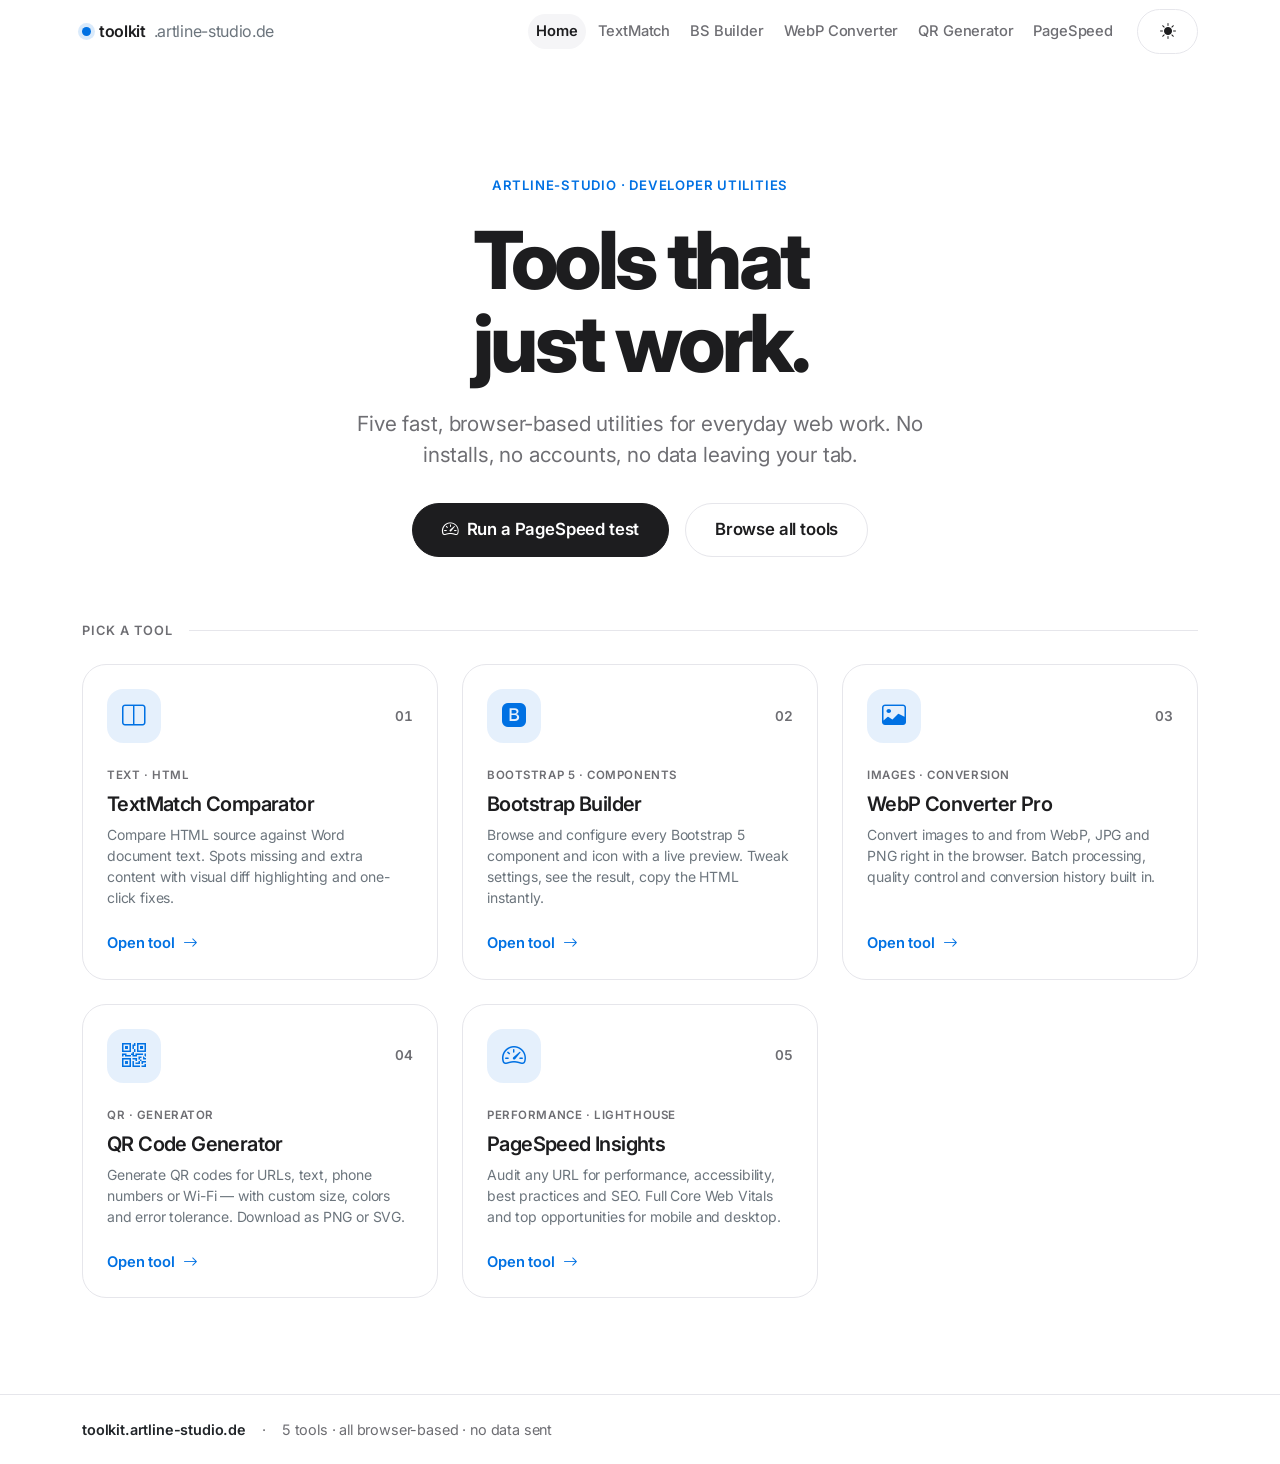
==== commit 16194675: "bootstrap-native redesign + shared shell.css" ====
--- a/index.html
+++ b/index.html
@@ -4,149 +4,147 @@
   <meta charset="UTF-8" />
   <meta name="viewport" content="width=device-width, initial-scale=1.0" />
   <title>toolkit.artline-studio.de — Developer Utilities</title>
+  <link rel="stylesheet" href="https://cdn.jsdelivr.net/npm/bootstrap@5.3.3/dist/css/bootstrap.min.css" />
+  <link rel="stylesheet" href="https://cdn.jsdelivr.net/npm/bootstrap-icons@1.13.1/font/bootstrap-icons.min.css" />
   <link rel="stylesheet" href="assets/css/main.css" />
-  <script>
-    (function(){var t=localStorage.getItem('toolkit-theme');if(t){document.documentElement.setAttribute('data-theme',t);document.documentElement.setAttribute('data-bs-theme',t);}}());
-  </script>
+  <script>(function(){var t=localStorage.getItem('toolkit-theme');if(t){document.documentElement.setAttribute('data-bs-theme',t);document.documentElement.setAttribute('data-theme',t);}}());</script>
 </head>
 <body>
 
-  <!-- ── Navbar ──────────────────────────────────────────────────────────── -->
-  <nav class="navbar">
-    <a class="navbar__brand" href="index.html">
-      <span class="navbar__brand-dot"></span>
-      toolkit.artline-studio.de
-    </a>
-    <span class="navbar__sep"></span>
-    <div class="navbar__links" id="nav-links">
-      <a class="navbar__link is-active" href="index.html">Home</a>
-      <a class="navbar__link" href="text-comparisor/index.html">TextMatch</a>
-      <a class="navbar__link" href="bootstrap-builder/index.html">BS Builder</a>
-      <a class="navbar__link" href="webp-converter/index.html">WebP Converter</a>
-      <a class="navbar__link" href="qr-code-generator/index.html">QR Generator</a>
-      <a class="navbar__link" href="pagespeed/index.html">PageSpeed</a>
-    </div>
-    <div class="navbar__right">
-      <button class="navbar__theme" data-action="toggle-theme" title="Toggle theme" aria-label="Toggle dark/light mode">
-        <svg class="icon-sun" viewBox="0 0 20 20" fill="none" stroke="currentColor" stroke-width="1.6" stroke-linecap="round">
-          <circle cx="10" cy="10" r="3.5"/><line x1="10" y1="1.5" x2="10" y2="3.2"/><line x1="10" y1="16.8" x2="10" y2="18.5"/><line x1="1.5" y1="10" x2="3.2" y2="10"/><line x1="16.8" y1="10" x2="18.5" y2="10"/><line x1="4.1" y1="4.1" x2="5.4" y2="5.4"/><line x1="14.6" y1="14.6" x2="15.9" y2="15.9"/><line x1="15.9" y1="4.1" x2="14.6" y2="5.4"/><line x1="5.4" y1="14.6" x2="4.1" y2="15.9"/>
-        </svg>
-        <svg class="icon-moon" viewBox="0 0 20 20" fill="none" stroke="currentColor" stroke-width="1.6" stroke-linecap="round" stroke-linejoin="round">
-          <path d="M17 13.5A7 7 0 016.5 3a7 7 0 1010.5 10.5z"/>
-        </svg>
+  <nav class="navbar navbar-expand-lg tk-navbar sticky-top">
+    <div class="container">
+      <a class="navbar-brand d-flex align-items-center gap-2 fw-semibold" href="index.html">
+        <span class="tk-brand-dot"></span>toolkit<span class="text-secondary fw-normal d-none d-sm-inline">.artline-studio.de</span>
+      </a>
+      <button class="navbar-toggler" type="button" data-bs-toggle="collapse" data-bs-target="#tkNav" aria-controls="tkNav" aria-expanded="false" aria-label="Toggle navigation">
+        <span class="navbar-toggler-icon"></span>
       </button>
-      <button class="navbar__burger" data-action="toggle-menu" aria-label="Toggle navigation" aria-expanded="false">
-        <span></span><span></span><span></span>
-      </button>
+      <div class="collapse navbar-collapse justify-content-lg-end gap-lg-3" id="tkNav">
+        <ul class="navbar-nav d-flex align-items-lg-center gap-1 mb-3 mb-lg-0">
+          <li class="nav-item"><a class="nav-link active" aria-current="page" href="index.html">Home</a></li>
+          <li class="nav-item"><a class="nav-link" href="text-comparisor/index.html">TextMatch</a></li>
+          <li class="nav-item"><a class="nav-link" href="bootstrap-builder/index.html">BS Builder</a></li>
+          <li class="nav-item"><a class="nav-link" href="webp-converter/index.html">WebP Converter</a></li>
+          <li class="nav-item"><a class="nav-link" href="qr-code-generator/index.html">QR Generator</a></li>
+          <li class="nav-item"><a class="nav-link" href="pagespeed/index.html">PageSpeed</a></li>
+        </ul>
+        <button class="btn btn-sm tk-theme-btn mb-2 mb-lg-0" data-action="toggle-theme" title="Toggle theme" aria-label="Toggle dark / light mode">
+          <i class="bi bi-sun-fill"></i><i class="bi bi-moon-stars-fill"></i>
+        </button>
+      </div>
     </div>
   </nav>
 
-  <div class="page">
+  <header class="tk-hero">
+    <div class="container">
+      <div class="d-flex flex-column align-items-center text-center gap-3 gap-md-4">
+        <span class="tk-eyebrow">artline-studio · developer utilities</span>
+        <h1 class="tk-display mb-0">Tools that<br class="d-none d-sm-block" /> just&nbsp;work.</h1>
+        <p class="tk-lead mb-2">Five fast, browser-based utilities for everyday web work. No installs, no accounts, no data leaving your tab.</p>
+        <div class="d-flex flex-wrap justify-content-center gap-3">
+          <a class="btn btn-dark btn-lg d-inline-flex align-items-center gap-2" href="pagespeed/index.html"><i class="bi bi-speedometer2"></i>Run a PageSpeed test</a>
+          <a class="btn btn-outline-secondary btn-lg" href="#tools">Browse all tools</a>
+        </div>
+      </div>
+    </div>
+  </header>
 
-    <!-- ── Hero ──────────────────────────────────────────────────────────── -->
-    <section class="hero">
-      <p class="hero__eyebrow">artline-studio · developer utilities</p>
-      <h1 class="hero__title">
-        Tools that<br />
-        <em>just work.</em>
-      </h1>
-      <p class="hero__sub">Five fast, browser-based utilities for everyday web work. No installs, no accounts, no data leaving your tab.</p>
-      <div class="hero__actions">
-        <a class="btn btn--primary btn--lg" href="pagespeed/index.html">Run a PageSpeed test</a>
-        <a class="btn btn--ghost btn--lg" href="#tools">Browse all tools</a>
-      </div>
-    </section>
-
-    <!-- ── Section label ─────────────────────────────────────────────────── -->
-    <div class="section-header reveal" id="tools">
-      <span class="section-header__label">Pick a tool</span>
-      <span class="section-header__line"></span>
+  <section class="container pb-5" id="tools">
+    <div class="d-flex align-items-center gap-3 mb-4">
+      <span class="tk-section-label">Pick a tool</span>
+      <span class="tk-rule flex-grow-1"></span>
     </div>
 
-    <!-- ── Tools grid ────────────────────────────────────────────────────── -->
-    <div class="tools">
+    <div class="row g-4">
 
-      <a class="tool-card" href="text-comparisor/index.html">
-        <span class="tool-card__num">01</span>
-        <span class="tool-card__icon">
-          <svg viewBox="0 0 24 24" stroke="currentColor" stroke-width="1.7" stroke-linecap="round" stroke-linejoin="round"><rect x="3" y="3" width="7" height="18" rx="1.5"/><rect x="14" y="3" width="7" height="18" rx="1.5"/><line x1="5" y1="7" x2="8" y2="7"/><line x1="5" y1="10" x2="8" y2="10"/><line x1="16" y1="7" x2="19" y2="7"/><line x1="16" y1="10" x2="19" y2="10"/></svg>
-        </span>
-        <span class="tool-card__tag">Text · HTML</span>
-        <span class="tool-card__name">TextMatch Comparator</span>
-        <span class="tool-card__desc">Compare HTML source against Word document text. Spots missing and extra content with visual diff highlighting and one-click fixes.</span>
-        <span class="tool-card__footer">
-          <span class="tool-card__cta">Open tool</span>
-          <span class="tool-card__arrow"><svg viewBox="0 0 14 14" stroke="currentColor" stroke-width="1.6" stroke-linecap="round" stroke-linejoin="round"><path d="M3 11L11 3M5 3h6v6"/></svg></span>
-        </span>
-      </a>
+      <div class="col-md-6 col-lg-4 tk-reveal">
+        <a class="tk-card d-flex flex-column gap-4 p-4 h-100" href="text-comparisor/index.html">
+          <div class="d-flex align-items-center justify-content-between">
+            <span class="tk-card__icon d-inline-flex align-items-center justify-content-center"><i class="bi bi-layout-split"></i></span>
+            <span class="tk-card__num">01</span>
+          </div>
+          <div class="d-flex flex-column gap-2 flex-grow-1">
+            <span class="tk-card__tag">Text · HTML</span>
+            <h2 class="h5 fw-semibold mb-0">TextMatch Comparator</h2>
+            <p class="text-secondary small mb-0">Compare HTML source against Word document text. Spots missing and extra content with visual diff highlighting and one-click fixes.</p>
+          </div>
+          <span class="tk-card__go d-inline-flex align-items-center gap-2">Open tool <i class="bi bi-arrow-right"></i></span>
+        </a>
+      </div>
 
-      <a class="tool-card" href="bootstrap-builder/index.html">
-        <span class="tool-card__num">02</span>
-        <span class="tool-card__icon">
-          <svg viewBox="0 0 24 24" stroke="currentColor" stroke-width="1.7" stroke-linecap="round" stroke-linejoin="round"><rect x="3" y="3" width="7" height="5" rx="1"/><rect x="14" y="3" width="7" height="9" rx="1"/><rect x="3" y="12" width="7" height="9" rx="1"/><rect x="14" y="16" width="7" height="5" rx="1"/></svg>
-        </span>
-        <span class="tool-card__tag">Bootstrap 5 · Components</span>
-        <span class="tool-card__name">Bootstrap Builder</span>
-        <span class="tool-card__desc">Browse and configure every Bootstrap 5 component and icon with a live preview. Tweak settings, see the result, copy the HTML instantly.</span>
-        <span class="tool-card__footer">
-          <span class="tool-card__cta">Open tool</span>
-          <span class="tool-card__arrow"><svg viewBox="0 0 14 14" stroke="currentColor" stroke-width="1.6" stroke-linecap="round" stroke-linejoin="round"><path d="M3 11L11 3M5 3h6v6"/></svg></span>
-        </span>
-      </a>
+      <div class="col-md-6 col-lg-4 tk-reveal">
+        <a class="tk-card d-flex flex-column gap-4 p-4 h-100" href="bootstrap-builder/index.html">
+          <div class="d-flex align-items-center justify-content-between">
+            <span class="tk-card__icon d-inline-flex align-items-center justify-content-center"><i class="bi bi-bootstrap-fill"></i></span>
+            <span class="tk-card__num">02</span>
+          </div>
+          <div class="d-flex flex-column gap-2 flex-grow-1">
+            <span class="tk-card__tag">Bootstrap 5 · Components</span>
+            <h2 class="h5 fw-semibold mb-0">Bootstrap Builder</h2>
+            <p class="text-secondary small mb-0">Browse and configure every Bootstrap 5 component and icon with a live preview. Tweak settings, see the result, copy the HTML instantly.</p>
+          </div>
+          <span class="tk-card__go d-inline-flex align-items-center gap-2">Open tool <i class="bi bi-arrow-right"></i></span>
+        </a>
+      </div>
 
-      <a class="tool-card" href="webp-converter/index.html">
-        <span class="tool-card__num">03</span>
-        <span class="tool-card__icon">
-          <svg viewBox="0 0 24 24" stroke="currentColor" stroke-width="1.7" stroke-linecap="round" stroke-linejoin="round"><rect x="3" y="3" width="18" height="18" rx="2"/><circle cx="8.5" cy="8.5" r="1.5"/><path d="M3 15l5-5 4 4 3-3 6 6"/></svg>
-        </span>
-        <span class="tool-card__tag">Images · Conversion</span>
-        <span class="tool-card__name">WebP Converter Pro</span>
-        <span class="tool-card__desc">Convert images to and from WebP, JPG and PNG right in the browser. Batch processing, quality control and conversion history built in.</span>
-        <span class="tool-card__footer">
-          <span class="tool-card__cta">Open tool</span>
-          <span class="tool-card__arrow"><svg viewBox="0 0 14 14" stroke="currentColor" stroke-width="1.6" stroke-linecap="round" stroke-linejoin="round"><path d="M3 11L11 3M5 3h6v6"/></svg></span>
-        </span>
-      </a>
+      <div class="col-md-6 col-lg-4 tk-reveal">
+        <a class="tk-card d-flex flex-column gap-4 p-4 h-100" href="webp-converter/index.html">
+          <div class="d-flex align-items-center justify-content-between">
+            <span class="tk-card__icon d-inline-flex align-items-center justify-content-center"><i class="bi bi-image"></i></span>
+            <span class="tk-card__num">03</span>
+          </div>
+          <div class="d-flex flex-column gap-2 flex-grow-1">
+            <span class="tk-card__tag">Images · Conversion</span>
+            <h2 class="h5 fw-semibold mb-0">WebP Converter Pro</h2>
+            <p class="text-secondary small mb-0">Convert images to and from WebP, JPG and PNG right in the browser. Batch processing, quality control and conversion history built in.</p>
+          </div>
+          <span class="tk-card__go d-inline-flex align-items-center gap-2">Open tool <i class="bi bi-arrow-right"></i></span>
+        </a>
+      </div>
 
-      <a class="tool-card" href="qr-code-generator/index.html">
-        <span class="tool-card__num">04</span>
-        <span class="tool-card__icon">
-          <svg viewBox="0 0 24 24" stroke="currentColor" stroke-width="1.7" stroke-linecap="round" stroke-linejoin="round"><rect x="3" y="3" width="5" height="5"/><rect x="16" y="3" width="5" height="5"/><rect x="3" y="16" width="5" height="5"/><path d="M21 16h-3a2 2 0 0 0-2 2v3"/><path d="M12 7v3a2 2 0 0 1-2 2H7"/><path d="M16 12h1"/><path d="M12 16v.01"/></svg>
-        </span>
-        <span class="tool-card__tag">QR · Generator</span>
-        <span class="tool-card__name">QR Code Generator</span>
-        <span class="tool-card__desc">Generate QR codes for URLs, text, phone numbers or Wi-Fi — with custom size, colors and error tolerance. Download as PNG or SVG.</span>
-        <span class="tool-card__footer">
-          <span class="tool-card__cta">Open tool</span>
-          <span class="tool-card__arrow"><svg viewBox="0 0 14 14" stroke="currentColor" stroke-width="1.6" stroke-linecap="round" stroke-linejoin="round"><path d="M3 11L11 3M5 3h6v6"/></svg></span>
-        </span>
-      </a>
+      <div class="col-md-6 col-lg-4 tk-reveal">
+        <a class="tk-card d-flex flex-column gap-4 p-4 h-100" href="qr-code-generator/index.html">
+          <div class="d-flex align-items-center justify-content-between">
+            <span class="tk-card__icon d-inline-flex align-items-center justify-content-center"><i class="bi bi-qr-code"></i></span>
+            <span class="tk-card__num">04</span>
+          </div>
+          <div class="d-flex flex-column gap-2 flex-grow-1">
+            <span class="tk-card__tag">QR · Generator</span>
+            <h2 class="h5 fw-semibold mb-0">QR Code Generator</h2>
+            <p class="text-secondary small mb-0">Generate QR codes for URLs, text, phone numbers or Wi-Fi — with custom size, colors and error tolerance. Download as PNG or SVG.</p>
+          </div>
+          <span class="tk-card__go d-inline-flex align-items-center gap-2">Open tool <i class="bi bi-arrow-right"></i></span>
+        </a>
+      </div>
 
-      <a class="tool-card" href="pagespeed/index.html">
-        <span class="tool-card__num">05</span>
-        <span class="tool-card__icon">
-          <svg viewBox="0 0 24 24" stroke="currentColor" stroke-width="1.7" stroke-linecap="round" stroke-linejoin="round"><path d="M12 21a9 9 0 1 0-9-9"/><path d="M3 12h2"/><path d="M12 3v2"/><path d="M19 12h2"/><path d="M12 12l4-4"/><circle cx="12" cy="12" r="1.6"/></svg>
-        </span>
-        <span class="tool-card__tag">Performance · Lighthouse</span>
-        <span class="tool-card__name">PageSpeed Insights</span>
-        <span class="tool-card__desc">Audit any URL for performance, accessibility, best practices and SEO. Full Core Web Vitals and top opportunities for mobile and desktop.</span>
-        <span class="tool-card__footer">
-          <span class="tool-card__cta">Open tool</span>
-          <span class="tool-card__arrow"><svg viewBox="0 0 14 14" stroke="currentColor" stroke-width="1.6" stroke-linecap="round" stroke-linejoin="round"><path d="M3 11L11 3M5 3h6v6"/></svg></span>
-        </span>
-      </a>
+      <div class="col-md-6 col-lg-4 tk-reveal">
+        <a class="tk-card d-flex flex-column gap-4 p-4 h-100" href="pagespeed/index.html">
+          <div class="d-flex align-items-center justify-content-between">
+            <span class="tk-card__icon d-inline-flex align-items-center justify-content-center"><i class="bi bi-speedometer2"></i></span>
+            <span class="tk-card__num">05</span>
+          </div>
+          <div class="d-flex flex-column gap-2 flex-grow-1">
+            <span class="tk-card__tag">Performance · Lighthouse</span>
+            <h2 class="h5 fw-semibold mb-0">PageSpeed Insights</h2>
+            <p class="text-secondary small mb-0">Audit any URL for performance, accessibility, best practices and SEO. Full Core Web Vitals and top opportunities for mobile and desktop.</p>
+          </div>
+          <span class="tk-card__go d-inline-flex align-items-center gap-2">Open tool <i class="bi bi-arrow-right"></i></span>
+        </a>
+      </div>
 
     </div>
+  </section>
 
-    <footer class="site-footer">
-      <span class="site-footer__text">toolkit.artline-studio.de</span>
-      <span class="site-footer__sep"></span>
-      <span class="site-footer__text">5 tools · all browser-based · no data sent</span>
-    </footer>
-
-  </div>
+  <footer class="tk-footer mt-5">
+    <div class="container py-4 d-flex flex-wrap align-items-center gap-2 gap-md-3">
+      <span class="fw-semibold text-body">toolkit.artline-studio.de</span>
+      <span class="d-none d-md-inline">·</span>
+      <span>5 tools · all browser-based · no data sent</span>
+    </div>
+  </footer>
 
   <script src="https://code.jquery.com/jquery-3.7.1.min.js" crossorigin="anonymous"></script>
+  <script src="https://cdn.jsdelivr.net/npm/bootstrap@5.3.3/dist/js/bootstrap.bundle.min.js"></script>
   <script src="assets/js/navbar.js"></script>
   <script src="assets/js/main.js"></script>
 </body>
--- a/assets/css/main.css
+++ b/assets/css/main.css
@@ -1,353 +1,105 @@
+@import url('shell.css');
+
 /* ============================================================================
-   toolkit.artline-studio.de — shared design system
-   One continuous language across every tool. Clean, modern, product-grade.
-   Apple-calm structure · Nike-confident type & contrast.
-   ----------------------------------------------------------------------------
-   NOTE: all original class + token names are preserved so existing tool pages
-   keep working — values are refined, components added.
+   main.css — full design system for the pages we own end-to-end
+   (home + pagespeed). Loaded ON TOP of shell.css. Tool pages do NOT load this,
+   so their button/heading styling is never touched.
    ========================================================================== */
 
-@import url("https://fonts.googleapis.com/css2?family=Syne:wght@600;700;800&family=Outfit:wght@300;400;500;600&family=DM+Mono:wght@400;500&display=swap");
-
 :root {
-  --font-display: Syne, sans-serif;
-  --font-body: Outfit, system-ui, sans-serif;
-  --font-mono: "DM Mono", ui-monospace, monospace;
-
-  /* surfaces */
-  --bg: #fbfbf9;
-  --bg-rgb: 251, 251, 249;
-  --bg-surface: #f3f3f0;
-  --bg-elevated: #ffffff;
-  --border: #e6e6e1;
-  --border-subtle: #eeeeea;
-
-  /* ink */
-  --text: #15151a;
-  --text-2: #62626a;
-  --text-3: #a0a09a;
-
-  /* accent — disciplined: solid ink for actions, one blue for highlight */
-  --accent: #15151a;
-  --accent-fg: #ffffff;
-  --accent-hover: #2c2c33;
-  --brand: #0071e3;
-  --brand-soft: rgba(0, 113, 227, 0.1);
-
-  /* semantic (scores / states) */
-  --good: #18b563;
-  --good-bg: rgba(24, 181, 99, 0.1);
-  --avg: #f0a020;
-  --avg-bg: rgba(240, 160, 32, 0.12);
-  --bad: #ef4444;
-  --bad-bg: rgba(239, 68, 68, 0.1);
-  --miss: #ef4444;
-  --miss-bg: rgba(239, 68, 68, 0.09);
-  --extra: #3b82f6;
-  --extra-bg: rgba(59, 130, 246, 0.09);
-  --ok: #18b563;
-
-  --nav-h: 60px;
-  --radius-sm: 10px;
-  --radius: 16px;
-  --radius-lg: 24px;
-  --radius-pill: 999px;
-
-  --shadow-sm: 0 1px 2px rgba(20, 20, 26, 0.04), 0 1px 1px rgba(20, 20, 26, 0.03);
-  --shadow: 0 4px 24px rgba(20, 20, 26, 0.06);
-  --shadow-md: 0 12px 40px rgba(20, 20, 26, 0.1);
-  --shadow-lg: 0 24px 70px rgba(20, 20, 26, 0.14);
-
-  --ease: cubic-bezier(0.22, 1, 0.36, 1);
-  --transition: 0.22s var(--ease);
-  --maxw: 1180px;
+  --bs-body-font-family: 'Inter', system-ui, -apple-system, 'Segoe UI', Roboto, Helvetica, Arial, sans-serif;
+  --bs-body-color: #1d1d1f;
+  --bs-body-bg: #ffffff;
+  --bs-secondary-color: #6e6e73;
+  --bs-emphasis-color: #1d1d1f;
+  --bs-tertiary-bg: #f5f5f7;
+  --bs-border-color: #d2d2d7;
+  --bs-border-radius: .75rem;
+  --bs-border-radius-lg: 1.1rem;
+  --bs-border-radius-xl: 1.5rem;
+  --bs-primary: #0071e3;
+  --bs-primary-rgb: 0, 113, 227;
+  --bs-link-color: #0071e3;
+  --bs-link-color-rgb: 0, 113, 227;
+  --bs-link-hover-color: #0077ed;
+  --tk-shadow: 0 18px 40px -18px rgba(0, 0, 0, .22);
+}
+[data-bs-theme="dark"] {
+  --bs-body-color: #f5f5f7;
+  --bs-body-bg: #000000;
+  --bs-secondary-color: #86868b;
+  --bs-emphasis-color: #ffffff;
+  --bs-tertiary-bg: #1d1d1f;
+  --bs-border-color: #2a2a2c;
+  --bs-primary: #2997ff;
+  --bs-primary-rgb: 41, 151, 255;
+  --bs-link-color: #2997ff;
+  --bs-link-color-rgb: 41, 151, 255;
+  --bs-link-hover-color: #5aacff;
+  --tk-shadow: 0 18px 50px -18px rgba(0, 0, 0, .75);
 }
 
-[data-theme="dark"] {
-  --bg: #0d0d0f;
-  --bg-rgb: 13, 13, 15;
-  --bg-surface: #161619;
-  --bg-elevated: #1a1a1e;
-  --border: #2a2a30;
-  --border-subtle: #222226;
-  --text: #f3f3ef;
-  --text-2: #9a9aa2;
-  --text-3: #5a5a62;
-  --accent: #f3f3ef;
-  --accent-fg: #0d0d0f;
-  --accent-hover: #d8d8d0;
-  --brand: #2b8fff;
-  --brand-soft: rgba(43, 143, 255, 0.16);
-  --good-bg: rgba(24, 181, 99, 0.16);
-  --avg-bg: rgba(240, 160, 32, 0.16);
-  --bad-bg: rgba(239, 68, 68, 0.16);
-  --miss-bg: rgba(239, 68, 68, 0.14);
-  --extra-bg: rgba(59, 130, 246, 0.14);
-  --shadow-sm: 0 1px 2px rgba(0, 0, 0, 0.4);
-  --shadow: 0 4px 24px rgba(0, 0, 0, 0.45);
-  --shadow-md: 0 12px 40px rgba(0, 0, 0, 0.55);
-  --shadow-lg: 0 24px 70px rgba(0, 0, 0, 0.6);
+body { -webkit-font-smoothing: antialiased; letter-spacing: -.01em; }
+::selection { background: rgba(var(--bs-primary-rgb), .92); color: #fff; }
+h1, h2, h3, .display-1, .display-2, .display-3, .display-4 { letter-spacing: -.03em; font-weight: 700; }
+
+/* ---- Buttons (recoloured via Bootstrap 5.3 component variables) ----------- */
+.btn { --bs-btn-font-weight: 600; --bs-btn-border-radius: 50rem; --bs-btn-padding-x: 1.35rem; --bs-btn-padding-y: .6rem; letter-spacing: -.01em; }
+.btn-lg { --bs-btn-padding-x: 1.8rem; --bs-btn-padding-y: .85rem; --bs-btn-font-size: 1.05rem; }
+.btn-primary {
+  --bs-btn-bg: var(--bs-primary); --bs-btn-border-color: var(--bs-primary);
+  --bs-btn-hover-bg: #0077ed; --bs-btn-hover-border-color: #0077ed;
+  --bs-btn-active-bg: #006edb; --bs-btn-active-border-color: #006edb;
+  --bs-btn-disabled-bg: var(--bs-primary); --bs-btn-disabled-border-color: var(--bs-primary);
+}
+[data-bs-theme="dark"] .btn-primary { --bs-btn-color: #001; --bs-btn-hover-color: #001; --bs-btn-hover-bg: #4aa6ff; --bs-btn-hover-border-color: #4aa6ff; }
+.btn-dark {
+  --bs-btn-bg: #1d1d1f; --bs-btn-border-color: #1d1d1f;
+  --bs-btn-hover-bg: #000; --bs-btn-hover-border-color: #000;
+  --bs-btn-active-bg: #000; --bs-btn-active-border-color: #000;
+}
+[data-bs-theme="dark"] .btn-dark {
+  --bs-btn-bg: #f5f5f7; --bs-btn-color: #000; --bs-btn-border-color: #f5f5f7;
+  --bs-btn-hover-bg: #fff; --bs-btn-hover-border-color: #fff; --bs-btn-hover-color: #000;
+}
+.btn-outline-secondary {
+  --bs-btn-color: var(--bs-body-color); --bs-btn-border-color: var(--tk-border);
+  --bs-btn-hover-bg: var(--tk-surface); --bs-btn-hover-border-color: var(--bs-border-color);
+  --bs-btn-hover-color: var(--bs-body-color);
+  --bs-btn-active-bg: var(--tk-surface); --bs-btn-active-color: var(--bs-body-color);
 }
 
-*, *::before, *::after { box-sizing: border-box; margin: 0; padding: 0; }
+/* ---- Hero ----------------------------------------------------------------- */
+.tk-hero { padding: clamp(3.5rem, 9vw, 7rem) 0 clamp(2.5rem, 5vw, 4rem); }
+.tk-eyebrow { color: var(--bs-primary); font-weight: 600; font-size: .82rem; letter-spacing: .06em; text-transform: uppercase; }
+.tk-display { font-weight: 800; letter-spacing: -.045em; line-height: 1.03; font-size: clamp(2.6rem, 7vw, 5rem); }
+.tk-lead { color: var(--bs-secondary-color); font-size: clamp(1.05rem, 2.2vw, 1.3rem); max-width: 48ch; }
 
-html {
-  font-size: 16px;
-  -webkit-text-size-adjust: 100%;
-  scroll-behavior: smooth;
-  background: var(--bg);
-  color: var(--text);
+/* ---- Tool cards ----------------------------------------------------------- */
+.tk-card {
+  background: var(--tk-card); border: 1px solid var(--tk-border);
+  border-radius: var(--bs-border-radius-xl); text-decoration: none; color: inherit;
+  transition: transform .28s cubic-bezier(.2, .7, .3, 1), box-shadow .28s, border-color .28s;
 }
+.tk-card:hover, .tk-card:focus-visible { transform: translateY(-6px); box-shadow: var(--tk-shadow); border-color: rgba(var(--bs-primary-rgb), .55); }
+.tk-card__icon { width: 54px; height: 54px; border-radius: 16px; background: rgba(var(--bs-primary-rgb), .1); color: var(--bs-primary); font-size: 1.5rem; }
+.tk-card__num { font-variant-numeric: tabular-nums; color: var(--tk-muted); font-weight: 600; font-size: .85rem; }
+.tk-card__tag { text-transform: uppercase; letter-spacing: .05em; font-size: .72rem; font-weight: 600; color: var(--tk-muted); }
+.tk-card__go { color: var(--bs-primary); font-weight: 600; font-size: .92rem; }
+.tk-card__go i { transition: transform .2s ease; }
+.tk-card:hover .tk-card__go i { transform: translateX(4px); }
 
-body {
-  font-family: var(--font-body);
-  background: var(--bg);
-  color: var(--text);
-  line-height: 1.6;
-  min-height: 100vh;
-  overflow-x: hidden;
-  -webkit-font-smoothing: antialiased;
-  text-rendering: optimizeLegibility;
-  transition: background var(--transition), color var(--transition);
-}
+/* ---- Section label + footer ----------------------------------------------- */
+.tk-section-label { font-size: .8rem; font-weight: 600; text-transform: uppercase; letter-spacing: .08em; color: var(--tk-muted); }
+.tk-rule { height: 1px; background: var(--tk-border); }
+.tk-footer { border-top: 1px solid var(--tk-border); color: var(--tk-muted); font-size: .9rem; }
 
-a { color: inherit; text-decoration: none; }
-button { font-family: var(--font-body); cursor: pointer; border: none; background: none; -webkit-appearance: none; }
-input, textarea, select { font-family: var(--font-body); font-size: inherit; color: inherit; }
-img, svg { display: block; max-width: 100%; }
+/* ---- PageSpeed input group ------------------------------------------------ */
+.tk-ps-input .form-control { border-color: var(--tk-border); }
+.tk-ps-input .form-control:focus { box-shadow: 0 0 0 .25rem rgba(var(--bs-primary-rgb), .15); border-color: var(--bs-primary); }
+.tk-ps-input .input-group-text { background: var(--tk-surface); border-color: var(--tk-border); color: var(--tk-muted); }
 
-::-webkit-scrollbar { width: 6px; height: 6px; }
-::-webkit-scrollbar-track { background: transparent; }
-::-webkit-scrollbar-thumb { background: var(--border); border-radius: 99px; }
-::-webkit-scrollbar-thumb:hover { background: var(--text-3); }
-* { scrollbar-width: thin; scrollbar-color: var(--border) transparent; }
-
-::selection { background: var(--text); color: var(--bg); }
-
-/* ── Navbar ─────────────────────────────────────────────────────────────── */
-.navbar {
-  position: fixed; inset: 0 0 auto 0; z-index: 200;
-  height: var(--nav-h);
-  display: flex; align-items: center; gap: 0;
-  padding: 0 24px;
-  background: rgba(var(--bg-rgb), 0.72);
-  backdrop-filter: saturate(180%) blur(20px);
-  -webkit-backdrop-filter: saturate(180%) blur(20px);
-  border-bottom: 1px solid transparent;
-  transition: background var(--transition), border-color var(--transition);
-}
-.navbar.is-scrolled { border-bottom-color: var(--border-subtle); }
-
-.navbar__brand {
-  display: flex; align-items: center; gap: 9px;
-  font-family: var(--font-mono); font-size: 13px; font-weight: 500;
-  color: var(--text); letter-spacing: -0.01em; padding: 6px 0; flex-shrink: 0;
-  transition: opacity var(--transition);
-}
-.navbar__brand:hover { opacity: 0.6; }
-.navbar__brand-dot {
-  width: 8px; height: 8px; background: var(--brand); border-radius: 50%; flex-shrink: 0;
-  box-shadow: 0 0 0 3px var(--brand-soft);
-}
-.navbar__sep { width: 1px; height: 18px; background: var(--border); margin: 0 22px; flex-shrink: 0; }
-
-.navbar__links { display: flex; align-items: center; gap: 2px; flex: 1; }
-.navbar__link {
-  font-size: 13.5px; font-weight: 450; color: var(--text-2);
-  padding: 7px 13px; border-radius: var(--radius-pill);
-  transition: color var(--transition), background var(--transition);
-  white-space: nowrap;
-}
-.navbar__link:hover { color: var(--text); background: var(--bg-surface); }
-.navbar__link.is-active { color: var(--text); font-weight: 550; background: var(--bg-surface); }
-
-.navbar__right { display: flex; align-items: center; gap: 6px; margin-left: auto; }
-.navbar__theme {
-  display: flex; align-items: center; justify-content: center;
-  width: 38px; height: 38px; border-radius: var(--radius-pill); color: var(--text-2);
-  transition: color var(--transition), background var(--transition);
-}
-.navbar__theme:hover { color: var(--text); background: var(--bg-surface); }
-.navbar__theme svg { width: 18px; height: 18px; }
-.navbar__theme .icon-moon { display: none; }
-.navbar__theme .icon-sun { display: block; }
-[data-theme="dark"] .navbar__theme .icon-sun { display: none; }
-[data-theme="dark"] .navbar__theme .icon-moon { display: block; }
-
-.navbar__burger {
-  display: none; flex-direction: column; justify-content: center; align-items: center;
-  width: 38px; height: 38px; gap: 5px; border-radius: var(--radius-pill); color: var(--text-2);
-  transition: background var(--transition);
-}
-.navbar__burger:hover { background: var(--bg-surface); }
-.navbar__burger span {
-  display: block; width: 18px; height: 1.6px; background: currentColor; border-radius: 99px;
-  transition: transform 0.28s var(--ease), opacity 0.2s;
-}
-.navbar__burger.is-open span:nth-child(1) { transform: translateY(6.6px) rotate(45deg); }
-.navbar__burger.is-open span:nth-child(2) { opacity: 0; }
-.navbar__burger.is-open span:nth-child(3) { transform: translateY(-6.6px) rotate(-45deg); }
-
-@media (max-width: 760px) {
-  .navbar { padding: 0 18px; }
-  .navbar__sep { display: none; }
-  .navbar__burger { display: flex; }
-  .navbar__links {
-    display: none; position: fixed; top: var(--nav-h); left: 0; right: 0;
-    background: var(--bg-elevated); border-bottom: 1px solid var(--border);
-    flex-direction: column; align-items: stretch; gap: 2px; padding: 12px;
-    box-shadow: var(--shadow-md);
-  }
-  .navbar__links.is-open { display: flex; }
-  .navbar__link { padding: 12px 14px; font-size: 15px; border-radius: var(--radius-sm); }
-}
-
-.page { position: relative; z-index: 1; }
-
-/* ── Shared buttons ─────────────────────────────────────────────────────── */
-.btn {
-  display: inline-flex; align-items: center; justify-content: center; gap: 8px;
-  font-family: var(--font-body); font-size: 14px; font-weight: 550; line-height: 1;
-  padding: 13px 22px; border-radius: var(--radius-pill); white-space: nowrap;
-  transition: transform 0.12s var(--ease), background var(--transition), color var(--transition), border-color var(--transition), box-shadow var(--transition);
-}
-.btn:active { transform: scale(0.97); }
-.btn svg { width: 16px; height: 16px; }
-.btn--primary { background: var(--accent); color: var(--accent-fg); }
-.btn--primary:hover { background: var(--accent-hover); box-shadow: var(--shadow); }
-.btn--ghost { background: transparent; color: var(--text); border: 1px solid var(--border); }
-.btn--ghost:hover { background: var(--bg-surface); border-color: var(--text-3); }
-.btn[disabled] { opacity: 0.55; cursor: not-allowed; }
-.btn--lg { padding: 16px 28px; font-size: 15px; }
-
-/* ── Shared text input ──────────────────────────────────────────────────── */
-.field {
-  width: 100%; padding: 15px 18px; font-size: 15px;
-  background: var(--bg-elevated); color: var(--text);
-  border: 1px solid var(--border); border-radius: var(--radius);
-  transition: border-color var(--transition), box-shadow var(--transition);
-}
-.field::placeholder { color: var(--text-3); }
-.field:focus { outline: none; border-color: var(--brand); box-shadow: 0 0 0 4px var(--brand-soft); }
-
-/* ── Segmented control (Apple-style) ────────────────────────────────────── */
-.segmented {
-  display: inline-flex; padding: 4px; gap: 2px;
-  background: var(--bg-surface); border: 1px solid var(--border-subtle);
-  border-radius: var(--radius-pill);
-}
-.segmented__btn {
-  display: inline-flex; align-items: center; gap: 7px;
-  font-size: 13.5px; font-weight: 500; color: var(--text-2);
-  padding: 9px 18px; border-radius: var(--radius-pill);
-  transition: color var(--transition), background var(--transition), box-shadow var(--transition);
-}
-.segmented__btn svg { width: 15px; height: 15px; }
-.segmented__btn.is-active { color: var(--text); background: var(--bg-elevated); box-shadow: var(--shadow-sm); }
-
-/* ── Scroll reveal ──────────────────────────────────────────────────────── */
-.reveal { opacity: 0; transform: translateY(22px); transition: opacity 0.7s var(--ease), transform 0.7s var(--ease); }
-.reveal.is-in { opacity: 1; transform: none; }
-
-/* ── Hero ───────────────────────────────────────────────────────────────── */
-.hero { max-width: var(--maxw); margin: 0 auto; padding: calc(var(--nav-h) + 96px) 32px 72px; }
-.hero__eyebrow {
-  font-family: var(--font-mono); font-size: 11px; letter-spacing: 0.14em; text-transform: uppercase;
-  color: var(--text-3); margin-bottom: 26px; display: flex; align-items: center; gap: 14px;
-  opacity: 0; animation: fadeUp 0.7s 0.05s forwards var(--ease);
-}
-.hero__eyebrow::before { content: ""; width: 30px; height: 1px; background: var(--border); flex-shrink: 0; }
-.hero__title {
-  font-family: var(--font-display); font-size: clamp(52px, 9.5vw, 116px); font-weight: 800;
-  line-height: 0.92; letter-spacing: -0.05em; color: var(--text); margin-bottom: 30px;
-  opacity: 0; animation: fadeUp 0.8s 0.12s forwards var(--ease);
-}
-.hero__title em { font-style: normal; color: var(--text-3); }
-.hero__sub {
-  font-size: 18px; font-weight: 300; color: var(--text-2); max-width: 440px; line-height: 1.65;
-  opacity: 0; animation: fadeUp 0.8s 0.22s forwards var(--ease);
-}
-.hero__actions { margin-top: 34px; display: flex; gap: 12px; flex-wrap: wrap; opacity: 0; animation: fadeUp 0.8s 0.32s forwards var(--ease); }
-
-/* ── Section header ─────────────────────────────────────────────────────── */
-.section-header {
-  max-width: var(--maxw); margin: 0 auto; padding: 0 32px;
-  display: flex; align-items: center; gap: 18px;
-}
-.section-header__label {
-  font-family: var(--font-mono); font-size: 11px; letter-spacing: 0.12em; text-transform: uppercase;
-  color: var(--text-3); white-space: nowrap;
-}
-.section-header__line { flex: 1; height: 1px; background: var(--border-subtle); }
-
-/* ── Tools grid ─────────────────────────────────────────────────────────── */
-.tools {
-  max-width: var(--maxw); margin: 28px auto 0; padding: 0 32px 110px;
-  display: grid; grid-template-columns: repeat(3, 1fr); gap: 18px;
-}
-.tool-card {
-  position: relative; overflow: hidden;
-  background: var(--bg-elevated); border: 1px solid var(--border-subtle);
-  border-radius: var(--radius-lg); padding: 32px 30px 28px;
-  display: flex; flex-direction: column; color: inherit;
-  transition: transform 0.35s var(--ease), box-shadow 0.35s var(--ease), border-color var(--transition);
-}
-.tool-card:hover { transform: translateY(-6px); box-shadow: var(--shadow-md); border-color: var(--border); }
-.tool-card:hover .tool-card__icon { background: var(--accent); border-color: var(--accent); }
-.tool-card:hover .tool-card__icon svg { stroke: var(--accent-fg); }
-.tool-card:hover .tool-card__arrow { background: var(--accent); border-color: var(--accent); transform: translate(3px, -3px); }
-.tool-card:hover .tool-card__arrow svg { stroke: var(--accent-fg); }
-
-.tool-card__num { font-family: var(--font-mono); font-size: 11px; color: var(--text-3); letter-spacing: 0.06em; margin-bottom: 24px; }
-.tool-card__icon {
-  width: 50px; height: 50px; background: var(--bg-surface); border: 1px solid var(--border);
-  border-radius: 14px; display: flex; align-items: center; justify-content: center; margin-bottom: 22px;
-  transition: background var(--transition), border-color var(--transition); flex-shrink: 0;
-}
-.tool-card__icon svg { width: 22px; height: 22px; stroke: var(--text); fill: none; transition: stroke var(--transition); }
-.tool-card__tag { font-family: var(--font-mono); font-size: 10px; letter-spacing: 0.1em; text-transform: uppercase; color: var(--brand); margin-bottom: 10px; }
-.tool-card__name { font-family: var(--font-display); font-size: 23px; font-weight: 700; letter-spacing: -0.025em; color: var(--text); line-height: 1.12; margin-bottom: 12px; }
-.tool-card__desc { font-size: 14px; font-weight: 300; color: var(--text-2); line-height: 1.65; flex: 1; margin-bottom: 26px; }
-.tool-card__footer { display: flex; align-items: center; justify-content: space-between; }
-.tool-card__cta { font-family: var(--font-mono); font-size: 12px; color: var(--text); }
-.tool-card__arrow {
-  width: 34px; height: 34px; border: 1px solid var(--border); border-radius: 50%;
-  display: flex; align-items: center; justify-content: center;
-  transition: background var(--transition), border-color var(--transition), transform 0.25s var(--ease);
-}
-.tool-card__arrow svg { width: 13px; height: 13px; stroke: var(--text-2); fill: none; transition: stroke var(--transition); }
-
-/* page-load stagger for cards */
-.tools .tool-card { opacity: 0; animation: fadeUp 0.6s forwards var(--ease); }
-.tools .tool-card:nth-child(1) { animation-delay: 0.42s; }
-.tools .tool-card:nth-child(2) { animation-delay: 0.5s; }
-.tools .tool-card:nth-child(3) { animation-delay: 0.58s; }
-.tools .tool-card:nth-child(4) { animation-delay: 0.66s; }
-.tools .tool-card:nth-child(5) { animation-delay: 0.74s; }
-
-/* ── Footer ─────────────────────────────────────────────────────────────── */
-.site-footer {
-  position: relative; z-index: 1; border-top: 1px solid var(--border-subtle);
-  padding: 28px 32px; max-width: var(--maxw); margin: 0 auto;
-  display: flex; align-items: center; gap: 16px; flex-wrap: wrap;
-}
-.site-footer__text { font-family: var(--font-mono); font-size: 11px; color: var(--text-3); letter-spacing: 0.04em; }
-.site-footer__sep { width: 1px; height: 12px; background: var(--border); }
-
-@keyframes fadeUp { from { opacity: 0; transform: translateY(20px); } to { opacity: 1; transform: none; } }
-@keyframes spin { to { transform: rotate(360deg); } }
-
-@media (prefers-reduced-motion: reduce) {
-  *, *::before, *::after { animation-duration: 0.01ms !important; transition-duration: 0.01ms !important; }
-  .reveal { opacity: 1; transform: none; }
-}
-
-@media (max-width: 980px) {
-  .tools { grid-template-columns: repeat(2, 1fr); }
-}
-@media (max-width: 760px) {
-  .tools { grid-template-columns: 1fr; padding-bottom: 64px; }
-  .hero { padding-top: calc(var(--nav-h) + 64px); padding-inline: 22px; }
-  .hero__sub { font-size: 16px; }
-  .section-header, .site-footer { padding-inline: 22px; }
-}
+/* ---- Scroll reveal -------------------------------------------------------- */
+.tk-reveal { opacity: 0; transform: translateY(18px); transition: opacity .6s ease, transform .6s cubic-bezier(.2, .7, .3, 1); }
+.tk-reveal.is-in { opacity: 1; transform: none; }
+@media (prefers-reduced-motion: reduce) { .tk-reveal { opacity: 1; transform: none; transition: none; } .tk-card { transition: none; } }
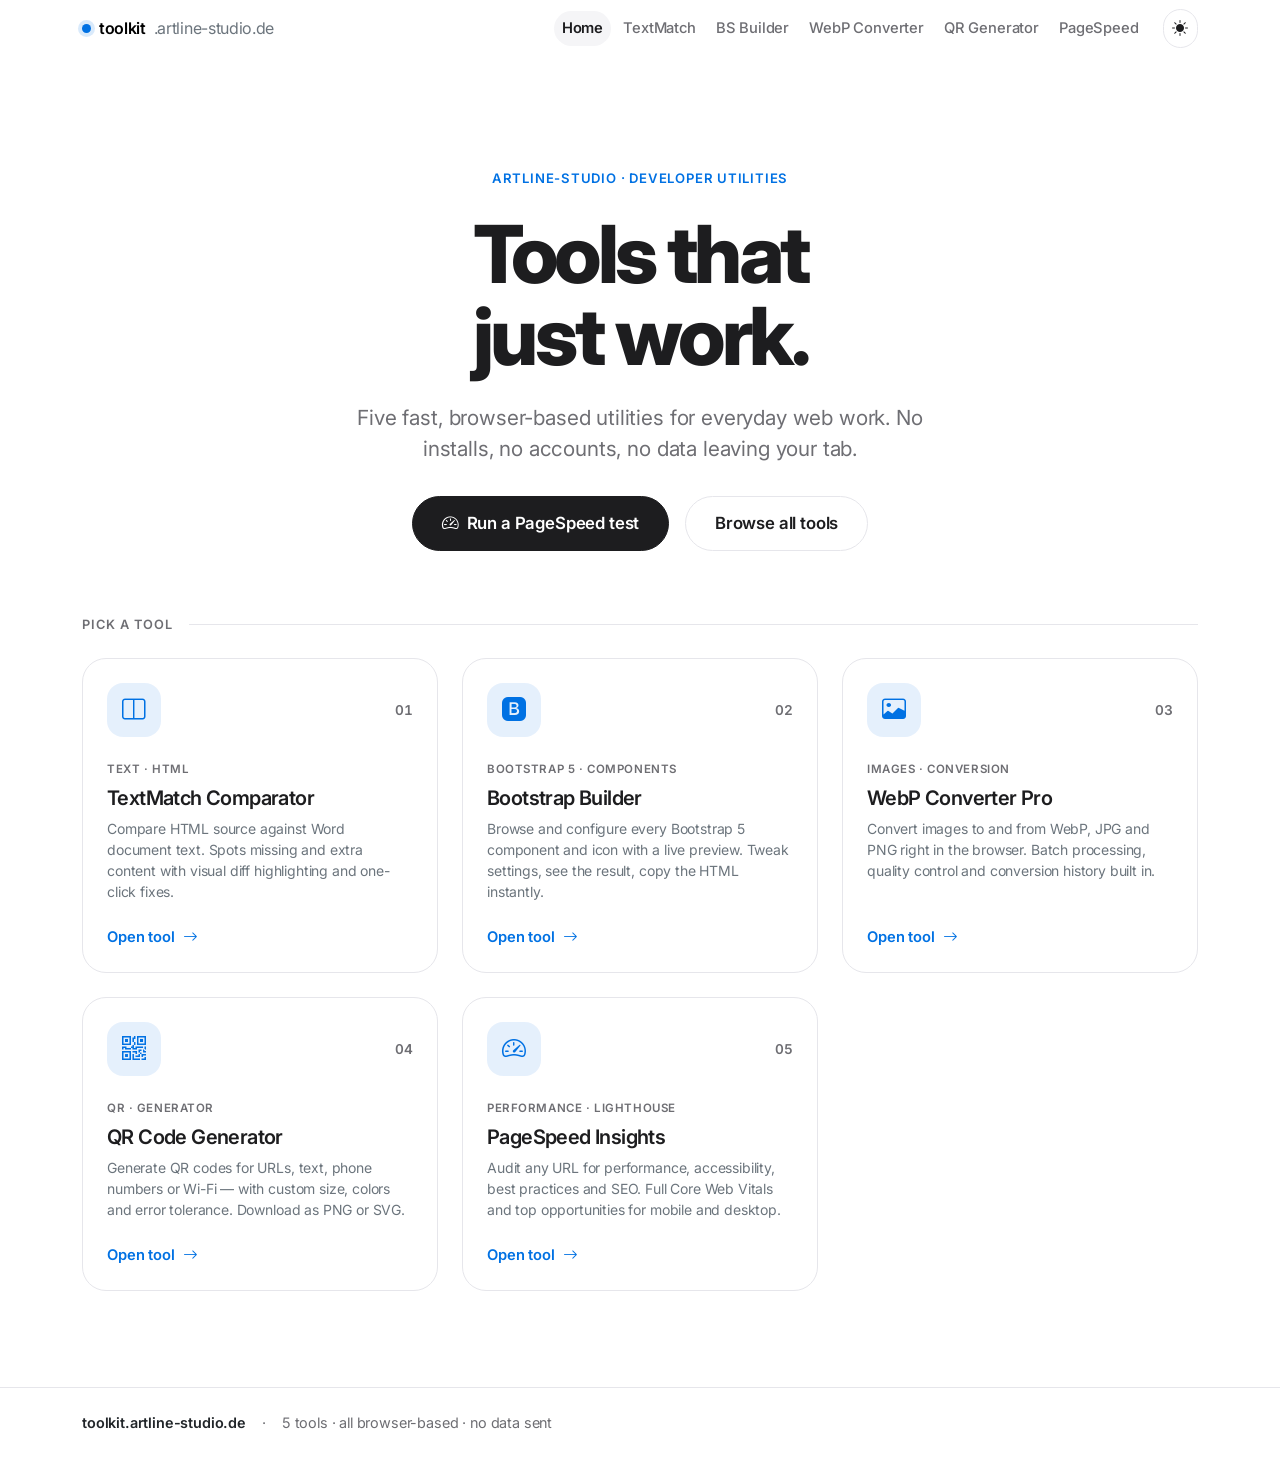
==== commit 053b7094: "DRY refactor: global stylesheet + reuseable navbar/footer componen" ====
--- a/index.html
+++ b/index.html
@@ -11,29 +11,7 @@
 </head>
 <body>
 
-  <nav class="navbar navbar-expand-lg tk-navbar sticky-top">
-    <div class="container">
-      <a class="navbar-brand d-flex align-items-center gap-2 fw-semibold" href="index.html">
-        <span class="tk-brand-dot"></span>toolkit<span class="text-secondary fw-normal d-none d-sm-inline">.artline-studio.de</span>
-      </a>
-      <button class="navbar-toggler" type="button" data-bs-toggle="collapse" data-bs-target="#tkNav" aria-controls="tkNav" aria-expanded="false" aria-label="Toggle navigation">
-        <span class="navbar-toggler-icon"></span>
-      </button>
-      <div class="collapse navbar-collapse justify-content-lg-end gap-lg-3" id="tkNav">
-        <ul class="navbar-nav d-flex align-items-lg-center gap-1 mb-3 mb-lg-0">
-          <li class="nav-item"><a class="nav-link active" aria-current="page" href="index.html">Home</a></li>
-          <li class="nav-item"><a class="nav-link" href="text-comparisor/index.html">TextMatch</a></li>
-          <li class="nav-item"><a class="nav-link" href="bootstrap-builder/index.html">BS Builder</a></li>
-          <li class="nav-item"><a class="nav-link" href="webp-converter/index.html">WebP Converter</a></li>
-          <li class="nav-item"><a class="nav-link" href="qr-code-generator/index.html">QR Generator</a></li>
-          <li class="nav-item"><a class="nav-link" href="pagespeed/index.html">PageSpeed</a></li>
-        </ul>
-        <button class="btn btn-sm tk-theme-btn mb-2 mb-lg-0" data-action="toggle-theme" title="Toggle theme" aria-label="Toggle dark / light mode">
-          <i class="bi bi-sun-fill"></i><i class="bi bi-moon-stars-fill"></i>
-        </button>
-      </div>
-    </div>
-  </nav>
+  <div id="tk-nav"></div>
 
   <header class="tk-hero">
     <div class="container">
@@ -135,17 +113,10 @@
     </div>
   </section>
 
-  <footer class="tk-footer mt-5">
-    <div class="container py-4 d-flex flex-wrap align-items-center gap-2 gap-md-3">
-      <span class="fw-semibold text-body">toolkit.artline-studio.de</span>
-      <span class="d-none d-md-inline">·</span>
-      <span>5 tools · all browser-based · no data sent</span>
-    </div>
-  </footer>
 
+  <div id="tk-footer"></div>
   <script src="https://code.jquery.com/jquery-3.7.1.min.js" crossorigin="anonymous"></script>
   <script src="https://cdn.jsdelivr.net/npm/bootstrap@5.3.3/dist/js/bootstrap.bundle.min.js"></script>
-  <script src="assets/js/navbar.js"></script>
-  <script src="assets/js/main.js"></script>
+  <script src="assets/js/components.js"></script>
 </body>
 </html>
--- a/assets/css/main.css
+++ b/assets/css/main.css
@@ -1,11 +1,12 @@
-@import url('shell.css');
+@import url('https://fonts.googleapis.com/css2?family=Inter:wght@400;500;600;700;800&display=swap');
 
 /* ============================================================================
-   main.css — full design system for the pages we own end-to-end
-   (home + pagespeed). Loaded ON TOP of shell.css. Tool pages do NOT load this,
-   so their button/heading styling is never touched.
+   toolkit.artline-studio.de — GLOBAL design system (single source of truth)
+   Loaded by every page. Bootstrap 5.3 + bootstrap-icons on top.
+   Layout is done with d-flex + gap + justify-content in markup (no margin-auto).
    ========================================================================== */
 
+/* ── Tokens ─────────────────────────────────────────────────────────────── */
 :root {
   --bs-body-font-family: 'Inter', system-ui, -apple-system, 'Segoe UI', Roboto, Helvetica, Arial, sans-serif;
   --bs-body-color: #1d1d1f;
@@ -22,7 +23,18 @@
   --bs-link-color: #0071e3;
   --bs-link-color-rgb: 0, 113, 227;
   --bs-link-hover-color: #0077ed;
+
+  --tk-surface: #f5f5f7;
+  --tk-card: #ffffff;
+  --tk-muted: #6e6e73;
+  --tk-border: #e6e6eb;
+  --tk-accent: #0071e3;
+  --tk-accent-rgb: 0, 113, 227;
+  --tk-nav-bg: rgba(255, 255, 255, .72);
   --tk-shadow: 0 18px 40px -18px rgba(0, 0, 0, .22);
+
+  --good: #1c8c3e; --avg: #b25e00; --bad: #c8202c;
+  --good-bg: rgba(28,140,62,.1); --avg-bg: rgba(178,94,0,.1); --bad-bg: rgba(200,32,44,.1);
 }
 [data-bs-theme="dark"] {
   --bs-body-color: #f5f5f7;
@@ -36,14 +48,26 @@
   --bs-link-color: #2997ff;
   --bs-link-color-rgb: 41, 151, 255;
   --bs-link-hover-color: #5aacff;
+
+  --tk-surface: #1d1d1f;
+  --tk-card: #161617;
+  --tk-muted: #86868b;
+  --tk-border: #2a2a2c;
+  --tk-accent: #2997ff;
+  --tk-accent-rgb: 41, 151, 255;
+  --tk-nav-bg: rgba(0, 0, 0, .72);
   --tk-shadow: 0 18px 50px -18px rgba(0, 0, 0, .75);
+
+  --good: #30d158; --avg: #ff9f0a; --bad: #ff453a;
+  --good-bg: rgba(48,209,88,.14); --avg-bg: rgba(255,159,10,.14); --bad-bg: rgba(255,69,58,.14);
 }
 
 body { -webkit-font-smoothing: antialiased; letter-spacing: -.01em; }
 ::selection { background: rgba(var(--bs-primary-rgb), .92); color: #fff; }
 h1, h2, h3, .display-1, .display-2, .display-3, .display-4 { letter-spacing: -.03em; font-weight: 700; }
-
-/* ---- Buttons (recoloured via Bootstrap 5.3 component variables) ----------- */
+.tk-bg-surface { background: var(--tk-surface); }
+
+/* ── Buttons (Bootstrap 5.3 component variables) ────────────────────────── */
 .btn { --bs-btn-font-weight: 600; --bs-btn-border-radius: 50rem; --bs-btn-padding-x: 1.35rem; --bs-btn-padding-y: .6rem; letter-spacing: -.01em; }
 .btn-lg { --bs-btn-padding-x: 1.8rem; --bs-btn-padding-y: .85rem; --bs-btn-font-size: 1.05rem; }
 .btn-primary {
@@ -69,19 +93,51 @@
   --bs-btn-active-bg: var(--tk-surface); --bs-btn-active-color: var(--bs-body-color);
 }
 
-/* ---- Hero ----------------------------------------------------------------- */
+/* ── Navbar (reusable, injected by components.js) ───────────────────────── */
+.tk-navbar {
+  --bs-navbar-padding-y: .55rem;
+  background: var(--tk-nav-bg);
+  backdrop-filter: saturate(180%) blur(20px);
+  -webkit-backdrop-filter: saturate(180%) blur(20px);
+  border-bottom: 1px solid transparent;
+  transition: border-color .3s ease, background .3s ease;
+}
+.tk-navbar.is-scrolled { border-bottom-color: var(--tk-border); }
+.tk-navbar .navbar-brand { font-size: 1rem; font-weight: 600; letter-spacing: -.02em; }
+.tk-brand-dot { width: 9px; height: 9px; border-radius: 50%; background: var(--tk-accent); box-shadow: 0 0 0 4px rgba(var(--tk-accent-rgb), .15); }
+.tk-navbar .nav-link { font-size: .92rem; font-weight: 500; padding: .4rem .85rem; border-radius: 50rem; color: var(--tk-muted); transition: color .15s, background .15s; }
+.tk-navbar .nav-link:hover, .tk-navbar .nav-link:focus { color: var(--bs-body-color); }
+.tk-navbar .nav-link.active { color: var(--bs-body-color); background: var(--tk-surface); font-weight: 600; }
+.tk-theme-btn {
+  --bs-btn-padding-x: .55rem; --bs-btn-padding-y: .4rem;
+  border: 1px solid var(--tk-border); color: var(--bs-body-color);
+  display: inline-flex; align-items: center; justify-content: center; font-size: 1rem;
+}
+.tk-theme-btn:hover { background: var(--tk-surface); color: var(--bs-body-color); }
+.tk-theme-btn .bi-moon-stars-fill { display: none; }
+[data-bs-theme="dark"] .tk-theme-btn .bi-sun-fill { display: none; }
+[data-bs-theme="dark"] .tk-theme-btn .bi-moon-stars-fill { display: inline-block; }
+.tk-navbar .navbar-toggler { box-shadow: none !important; border-color: var(--tk-border); }
+
+/* ── Footer (reusable, injected by components.js) ───────────────────────── */
+.tk-footer { border-top: 1px solid var(--tk-border); color: var(--tk-muted); font-size: .9rem; }
+.tk-footer a { color: var(--tk-muted); text-decoration: none; }
+.tk-footer a:hover { color: var(--bs-body-color); }
+
+/* ── Hero ───────────────────────────────────────────────────────────────── */
 .tk-hero { padding: clamp(3.5rem, 9vw, 7rem) 0 clamp(2.5rem, 5vw, 4rem); }
 .tk-eyebrow { color: var(--bs-primary); font-weight: 600; font-size: .82rem; letter-spacing: .06em; text-transform: uppercase; }
 .tk-display { font-weight: 800; letter-spacing: -.045em; line-height: 1.03; font-size: clamp(2.6rem, 7vw, 5rem); }
 .tk-lead { color: var(--bs-secondary-color); font-size: clamp(1.05rem, 2.2vw, 1.3rem); max-width: 48ch; }
 
-/* ---- Tool cards ----------------------------------------------------------- */
+/* ── Cards (shared) ─────────────────────────────────────────────────────── */
 .tk-card {
   background: var(--tk-card); border: 1px solid var(--tk-border);
   border-radius: var(--bs-border-radius-xl); text-decoration: none; color: inherit;
-  transition: transform .28s cubic-bezier(.2, .7, .3, 1), box-shadow .28s, border-color .28s;
+  transition: transform .28s cubic-bezier(.2,.7,.3,1), box-shadow .28s, border-color .28s;
 }
 .tk-card:hover, .tk-card:focus-visible { transform: translateY(-6px); box-shadow: var(--tk-shadow); border-color: rgba(var(--bs-primary-rgb), .55); }
+.tk-card--static:hover { transform: none; box-shadow: none; border-color: var(--tk-border); }
 .tk-card__icon { width: 54px; height: 54px; border-radius: 16px; background: rgba(var(--bs-primary-rgb), .1); color: var(--bs-primary); font-size: 1.5rem; }
 .tk-card__num { font-variant-numeric: tabular-nums; color: var(--tk-muted); font-weight: 600; font-size: .85rem; }
 .tk-card__tag { text-transform: uppercase; letter-spacing: .05em; font-size: .72rem; font-weight: 600; color: var(--tk-muted); }
@@ -89,17 +145,77 @@
 .tk-card__go i { transition: transform .2s ease; }
 .tk-card:hover .tk-card__go i { transform: translateX(4px); }
 
-/* ---- Section label + footer ----------------------------------------------- */
+/* ── Panels (shared surface w/ header + body) ───────────────────────────── */
+.tk-panel { background: var(--tk-card); border: 1px solid var(--tk-border); border-radius: var(--bs-border-radius-xl); overflow: hidden; }
+.tk-panel__head { display: flex; align-items: center; justify-content: space-between; gap: 1rem; padding: 1.1rem 1.35rem; border-bottom: 1px solid var(--tk-border); }
+.tk-panel__title { font-weight: 700; font-size: 1.05rem; letter-spacing: -.02em; }
+.tk-panel__hint { color: var(--tk-muted); font-size: .82rem; }
+.tk-panel__body { padding: 1.35rem; }
+
+/* ── Section label + rule ───────────────────────────────────────────────── */
 .tk-section-label { font-size: .8rem; font-weight: 600; text-transform: uppercase; letter-spacing: .08em; color: var(--tk-muted); }
 .tk-rule { height: 1px; background: var(--tk-border); }
-.tk-footer { border-top: 1px solid var(--tk-border); color: var(--tk-muted); font-size: .9rem; }
-
-/* ---- PageSpeed input group ------------------------------------------------ */
-.tk-ps-input .form-control { border-color: var(--tk-border); }
-.tk-ps-input .form-control:focus { box-shadow: 0 0 0 .25rem rgba(var(--bs-primary-rgb), .15); border-color: var(--bs-primary); }
-.tk-ps-input .input-group-text { background: var(--tk-surface); border-color: var(--tk-border); color: var(--tk-muted); }
-
-/* ---- Scroll reveal -------------------------------------------------------- */
-.tk-reveal { opacity: 0; transform: translateY(18px); transition: opacity .6s ease, transform .6s cubic-bezier(.2, .7, .3, 1); }
+
+/* ── Form controls (shared) ─────────────────────────────────────────────── */
+.tk-field .form-control, .form-control.tk-field { border-color: var(--tk-border); }
+.tk-field .form-control:focus, .form-control.tk-field:focus { box-shadow: 0 0 0 .25rem rgba(var(--bs-primary-rgb), .15); border-color: var(--bs-primary); }
+.tk-field .input-group-text { background: var(--tk-surface); border-color: var(--tk-border); color: var(--tk-muted); }
+
+/* ── Scroll reveal ──────────────────────────────────────────────────────── */
+.tk-reveal { opacity: 0; transform: translateY(18px); transition: opacity .6s ease, transform .6s cubic-bezier(.2,.7,.3,1); }
 .tk-reveal.is-in { opacity: 1; transform: none; }
-@media (prefers-reduced-motion: reduce) { .tk-reveal { opacity: 1; transform: none; transition: none; } .tk-card { transition: none; } }
+
+/* ── PageSpeed analyzer components (output of pagespeed.js) ─────────────── */
+.ps-state { display: none; }
+.ps-state.is-on { display: block; }
+.ps-card { background: var(--tk-card); border: 1px solid var(--tk-border); border-radius: var(--bs-border-radius-xl); }
+.ps-card--error { border-color: rgba(200,32,44,.4); color: var(--bad); }
+.ps-card--error .text-secondary { color: var(--bs-secondary-color) !important; }
+.tk-leg { background: var(--tk-surface); color: var(--bs-secondary-color); border-radius: 50rem; font-weight: 500; padding: .45rem .7rem; }
+.tk-leg b { color: var(--bs-body-color); margin-left: .25rem; }
+.ps-spinner { width: 30px; height: 30px; border-radius: 50%; border: 3px solid var(--tk-border); border-top-color: var(--bs-primary); animation: ps-spin .8s linear infinite; flex: none; }
+@keyframes ps-spin { to { transform: rotate(360deg); } }
+.ps-result-bar { display: flex; flex-wrap: wrap; align-items: baseline; gap: .25rem 1rem; margin-bottom: 1.5rem; }
+.ps-result-bar__url { font-weight: 600; font-size: 1.05rem; word-break: break-all; }
+.ps-result-bar__meta { color: var(--tk-muted); font-size: .85rem; text-transform: capitalize; }
+.ps-scores { display: flex; flex-wrap: wrap; justify-content: center; gap: clamp(1.5rem, 5vw, 3.5rem); padding: 1rem 0 2rem; }
+.ps-score { display: flex; flex-direction: column; align-items: center; gap: .75rem; }
+.ps-ring { position: relative; width: 104px; height: 104px; }
+.ps-ring svg { width: 104px; height: 104px; transform: rotate(-90deg); }
+.ps-ring__track { fill: none; stroke: var(--tk-surface); stroke-width: 8; }
+.ps-ring__bar { fill: none; stroke-width: 8; stroke-linecap: round; transition: stroke-dashoffset 1s cubic-bezier(.2,.7,.3,1); }
+.stroke-good { stroke: var(--good); } .stroke-avg { stroke: var(--avg); } .stroke-bad { stroke: var(--bad); }
+.ps-ring__num { position: absolute; inset: 0; display: flex; align-items: center; justify-content: center; font-size: 1.7rem; font-weight: 700; font-variant-numeric: tabular-nums; }
+.ps-ring__num.is-good { color: var(--good); } .ps-ring__num.is-avg { color: var(--avg); } .ps-ring__num.is-bad { color: var(--bad); }
+.ps-score__label { font-weight: 600; font-size: .9rem; color: var(--bs-secondary-color); }
+.ps-panel { background: var(--tk-card); border: 1px solid var(--tk-border); border-radius: var(--bs-border-radius-xl); margin-top: 1.5rem; overflow: hidden; }
+.ps-panel__head { display: flex; align-items: center; justify-content: space-between; gap: 1rem; padding: 1.1rem 1.35rem; border-bottom: 1px solid var(--tk-border); }
+.ps-panel__title { font-weight: 700; font-size: 1.05rem; letter-spacing: -.02em; }
+.ps-panel__hint { color: var(--tk-muted); font-size: .82rem; text-transform: capitalize; }
+.ps-panel__body { padding: 1.35rem; }
+.ps-vitals { display: grid; grid-template-columns: repeat(auto-fit, minmax(140px, 1fr)); gap: 1rem; }
+.ps-vital { background: var(--tk-surface); border-radius: var(--bs-border-radius-lg); padding: 1rem 1.1rem; display: flex; flex-direction: column; gap: .35rem; }
+.ps-vital__top { display: flex; align-items: center; justify-content: space-between; }
+.ps-vital__lbl { font-weight: 700; font-size: .8rem; letter-spacing: .05em; color: var(--tk-muted); }
+.ps-vital__dot { width: 9px; height: 9px; border-radius: 50%; }
+.ps-vital__val { font-size: 1.3rem; font-weight: 700; font-variant-numeric: tabular-nums; }
+.ps-vital__val.is-good { color: var(--good); } .ps-vital__val.is-avg { color: var(--avg); } .ps-vital__val.is-bad { color: var(--bad); }
+.ps-vital__name { font-size: .8rem; color: var(--bs-secondary-color); }
+.ps-opp { display: flex; align-items: center; gap: 1rem; padding: .9rem 0; border-bottom: 1px solid var(--tk-border); }
+.ps-opp:last-child { border-bottom: 0; padding-bottom: 0; }
+.ps-opp:first-child { padding-top: 0; }
+.ps-opp__icon { flex: none; width: 38px; height: 38px; border-radius: 11px; display: flex; align-items: center; justify-content: center; }
+.ps-opp__icon svg { width: 19px; height: 19px; }
+.ps-opp__body { flex-grow: 1; min-width: 0; }
+.ps-opp__title { font-weight: 600; font-size: .95rem; }
+.ps-opp__desc { font-size: .82rem; color: var(--bs-secondary-color); margin-top: .15rem; }
+.ps-opp__save { flex: none; font-weight: 700; font-variant-numeric: tabular-nums; font-size: .95rem; }
+.ps-opp__save.is-avg { color: var(--avg); } .ps-opp__save.is-bad { color: var(--bad); }
+.ps-empty { display: flex; align-items: center; gap: .6rem; color: var(--good); font-weight: 500; }
+.ps-empty svg { width: 22px; height: 22px; flex: none; }
+
+@media (prefers-reduced-motion: reduce) {
+  .tk-reveal { opacity: 1; transform: none; transition: none; }
+  .tk-card { transition: none; }
+  .ps-ring__bar { transition: none; }
+}
